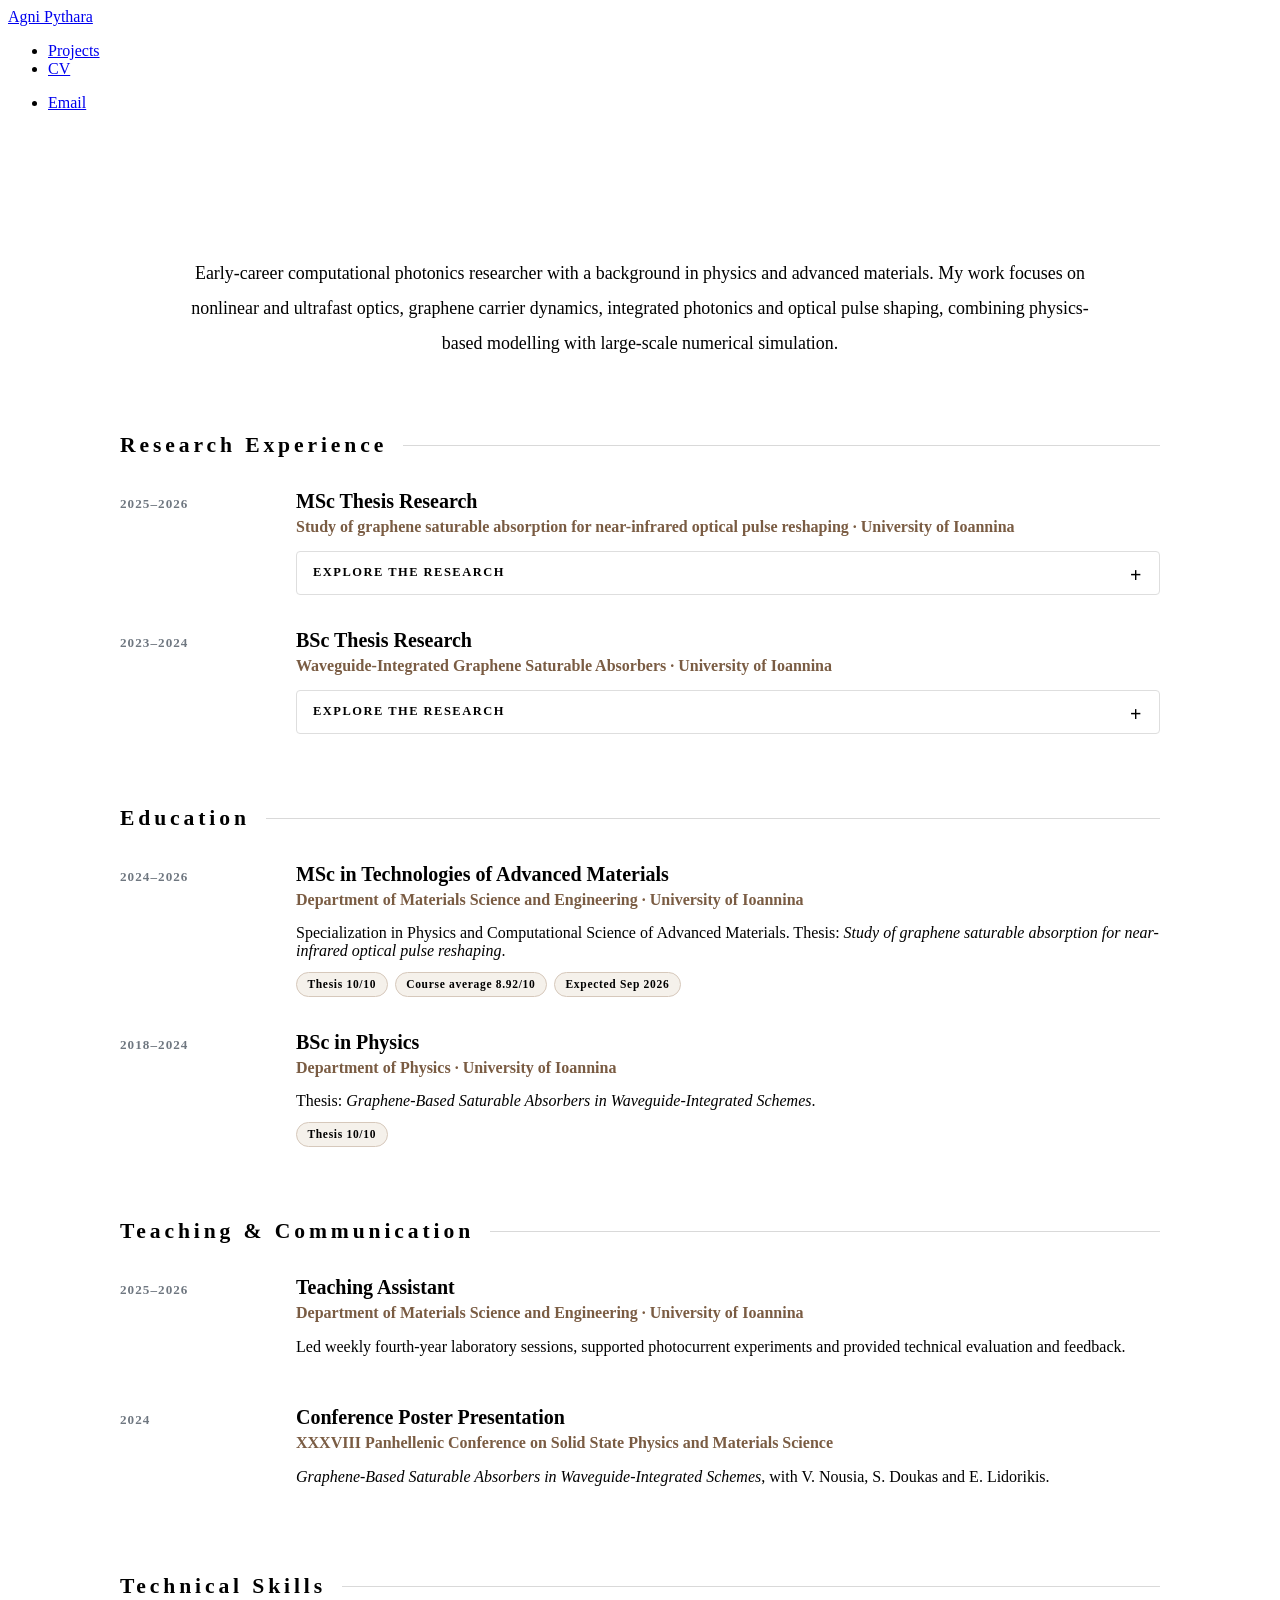
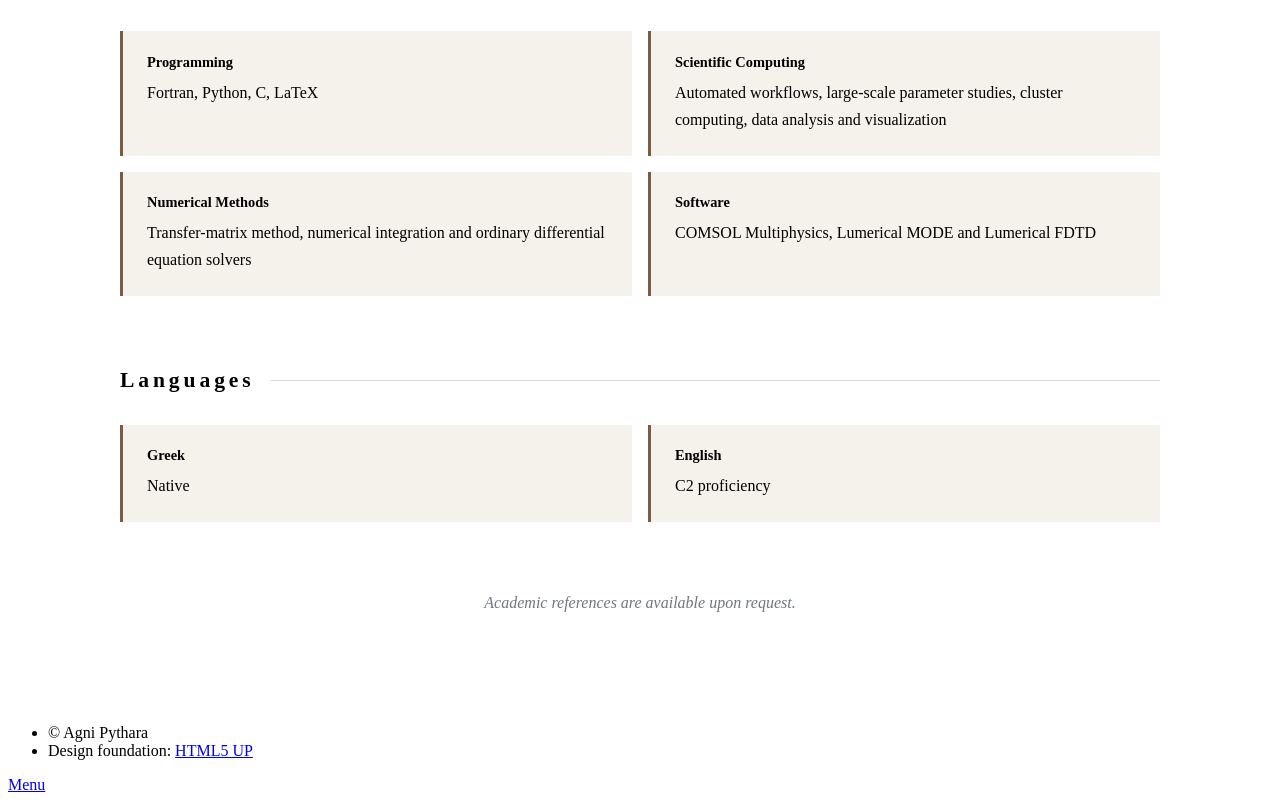
==== cv.html @ b77a901f "Add files via upload" ====
<!DOCTYPE HTML>
<!-- Massively by HTML5 UP | html5up.net | CCA 3.0 -->
<html lang="en">
	<head>
		<!-- <title>CV | Agni Pythara</title> -->
		<meta charset="utf-8" />
		<meta name="viewport" content="width=device-width, initial-scale=1, user-scalable=no" />
		<meta name="description" content="Curriculum vitae of Agni Pythara, computational photonics researcher." />
		<link rel="stylesheet" href="assets/css/main.css" />
		<noscript><link rel="stylesheet" href="assets/css/noscript.css" /></noscript>
		<style>
			:root { --cv-ink: #212931; --cv-muted: #6f7780; --cv-accent: #7a5c43; --cv-soft: #f5f1eb; }
			.cv-page { padding: 5rem 7rem !important; }
			.cv-hero { display: grid; grid-template-columns: 1fr auto; gap: 2rem; align-items: end; padding-bottom: 3rem; border-bottom: solid 2px var(--cv-ink); }
			.cv-hero h1 { margin: 0 0 .35rem; font-size: clamp(2.7rem, 7vw, 5.4rem); line-height: .95; letter-spacing: .03em; }
			.cv-kicker { margin: 0; color: var(--cv-accent); font-weight: 700; letter-spacing: .12em; text-transform: uppercase; }
			.cv-contact { margin: 0; text-align: right; list-style: none; }
			.cv-contact li { margin: .2rem 0; }
			.cv-contact a { border-bottom-color: transparent; }
			.cv-summary { max-width: 58rem; margin: 3rem auto 4rem; font-size: 1.12rem; line-height: 1.95; text-align: center; }
			.cv-section { margin: 4.5rem 0; }
			.cv-section-title { display: flex; align-items: center; gap: 1rem; margin-bottom: 2rem; font-size: 1.35rem; letter-spacing: .18em; }
			.cv-section-title:after { content: ""; height: 1px; flex: 1; background: #d9d9d9; }
			.cv-entry { display: grid; grid-template-columns: 9rem 1fr; gap: 2rem; margin: 0 0 2.1rem; }
			.cv-date { color: var(--cv-muted); font-size: .82rem; font-weight: 700; letter-spacing: .08em; text-transform: uppercase; padding-top: .4rem; }
			.cv-entry h3 { margin: 0; font-size: 1.25rem; }
			.cv-entry .place { margin: .35rem 0 .9rem; color: var(--cv-accent); font-weight: 600; }
			details.cv-details { border: solid 1px #dedede; border-radius: 4px; background: #fff; transition: background-color .2s ease, border-color .2s ease; }
			details.cv-details[open] { background: var(--cv-soft); border-color: #c9b8a8; }
			details.cv-details summary { position: relative; padding: .85rem 3rem .85rem 1rem; cursor: pointer; font-size: .78rem; font-weight: 700; letter-spacing: .12em; list-style: none; text-transform: uppercase; }
			details.cv-details summary::-webkit-details-marker { display: none; }
			details.cv-details summary:after { content: "+"; position: absolute; right: 1rem; font-size: 1.25rem; line-height: 1; }
			details.cv-details[open] summary:after { content: "−"; }
			details.cv-details ul { margin: 0; padding: 0 2rem 1.3rem 3rem; }
			details.cv-details li { margin-bottom: .55rem; }
			.cv-education-note { margin: .6rem 0 0; }
			.cv-highlight { display: inline-block; margin: .75rem .45rem 0 0; padding: .35rem .65rem; border: solid 1px #d6c8bb; border-radius: 999px; background: var(--cv-soft); font-size: .72rem; font-weight: 700; letter-spacing: .06em; }
			.cv-skills { display: grid; grid-template-columns: repeat(2, minmax(0, 1fr)); gap: 1rem; }
			.cv-skill { padding: 1.4rem 1.5rem; border-left: solid 3px var(--cv-accent); background: var(--cv-soft); }
			.cv-skill h3 { margin: 0 0 .5rem; font-size: .9rem; }
			.cv-skill p { margin: 0; line-height: 1.7; }
			.cv-note { text-align: center; color: var(--cv-muted); font-style: italic; }
			@media screen and (max-width: 980px) { .cv-page { padding: 4rem 3rem !important; } }
			@media screen and (max-width: 736px) {
				.cv-page { padding: 3rem 1.4rem !important; }
				.cv-hero { grid-template-columns: 1fr; }
				.cv-contact { padding-left: 0; text-align: left; }
				.cv-entry { grid-template-columns: 1fr; gap: .45rem; }
				.cv-skills { grid-template-columns: 1fr; }
			}
		</style>
	</head>
	<body class="is-preload">
		<div id="wrapper">
			<header id="header"><a href="index.html" class="logo">Agni Pythara</a></header>
			<nav id="nav" aria-label="Primary navigation">
				<ul class="links">
					<li><a href="index.html">Projects</a></li>
					<li class="active"><a href="cv.html" aria-current="page">CV</a></li>
				</ul>
				<ul class="icons">
					<li><a href="mailto:agnespythara@gmail.com" class="icon solid fa-envelope"><span class="label">Email</span></a></li>
				</ul>
			</nav>

			<main id="main" class="cv-page">
				<!-- <section class="cv-hero" aria-labelledby="cv-title">
					<div>
						<p class="cv-kicker">Curriculum Vitae</p>
						<h1 id="cv-title">Agni<br />Pythara</h1>
					</div>
					<ul class="cv-contact">
						<li>Ioannina, Greece</li>
						<li><a href="mailto:agnespythara@gmail.com">agnespythara@gmail.com</a></li>
						<li><a href="tel:+306975770187">+30 697 577 0187</a></li>
					</ul>
				</section> -->

				<p class="cv-summary">Early-career computational photonics researcher with a background in physics and advanced materials. My work focuses on nonlinear and ultrafast optics, graphene carrier dynamics, integrated photonics and optical pulse shaping, combining physics-based modelling with large-scale numerical simulation.</p>

				<section class="cv-section" aria-labelledby="research-title">
					<h2 class="cv-section-title" id="research-title">Research Experience</h2>
					<article class="cv-entry">
						<div class="cv-date">2025–2026</div>
						<div>
							<h3>MSc Thesis Research</h3>
							<p class="place">Study of graphene saturable absorption for near-infrared optical pulse reshaping · University of Ioannina</p>
							<details class="cv-details">
								<summary>Explore the research</summary>
								<ul>
									<li>Adapted a Fortran carrier-dynamics model from picosecond to femtosecond excitation, accounting for faster dynamics and broader pulse bandwidth.</li>
									<li>Coupled nonequilibrium carrier dynamics to the time-dependent optical response of multilayer photonic structures.</li>
									<li>Developed a Python workflow to automate, manage, post-process and visualize more than 30,000 simulations.</li>
									<li>Compared predictions with nonlinear-transmission measurements to assess model limitations and refine physical assumptions.</li>
									<li>Optimized asymmetric graphene-loaded Fabry–Pérot cavities, predicting absorption enhancement from 2.3% to nearly 100%.</li>
									<li>Numerically demonstrated passive all-optical pulse shaping from a single-peaked input into reflected profiles with two or three peaks.</li>
									<li>Implemented a transfer-matrix model for graphene third-harmonic generation and a COMSOL benchmark model.</li>
								</ul>
							</details>
						</div>
					</article>
					<article class="cv-entry">
						<div class="cv-date">2023–2024</div>
						<div>
							<h3>BSc Thesis Research</h3>
							<p class="place">Waveguide-Integrated Graphene Saturable Absorbers · University of Ioannina</p>
							<details class="cv-details">
								<summary>Explore the research</summary>
								<ul>
									<li>Adapted a free-space graphene model to integrated photonic waveguides using modal properties calculated with Lumerical MODE.</li>
									<li>Designed and optimized a CMOS-compatible graphene-loaded waveguide cavity.</li>
									<li>Performed Fortran-based multidimensional parameter studies of nonlinear absorption and critical-coupling behavior.</li>
								</ul>
							</details>
						</div>
					</article>
				</section>

				<section class="cv-section" aria-labelledby="education-title">
					<h2 class="cv-section-title" id="education-title">Education</h2>
					<article class="cv-entry">
						<div class="cv-date">2024–2026</div>
						<div>
							<h3>MSc in Technologies of Advanced Materials</h3>
							<p class="place">Department of Materials Science and Engineering · University of Ioannina</p>
							<p class="cv-education-note">Specialization in Physics and Computational Science of Advanced Materials. Thesis: <em>Study of graphene saturable absorption for near-infrared optical pulse reshaping</em>.</p>
							<span class="cv-highlight">Thesis 10/10</span><span class="cv-highlight">Course average 8.92/10</span><span class="cv-highlight">Expected Sep 2026</span>
						</div>
					</article>
					<article class="cv-entry">
						<div class="cv-date">2018–2024</div>
						<div>
							<h3>BSc in Physics</h3>
							<p class="place">Department of Physics · University of Ioannina</p>
							<p class="cv-education-note">Thesis: <em>Graphene-Based Saturable Absorbers in Waveguide-Integrated Schemes</em>.</p>
							<span class="cv-highlight">Thesis 10/10</span>
						</div>
					</article>
				</section>

				<section class="cv-section" aria-labelledby="teaching-title">
					<h2 class="cv-section-title" id="teaching-title">Teaching &amp; Communication</h2>
					<article class="cv-entry">
						<div class="cv-date">2025–2026</div>
						<div><h3>Teaching Assistant</h3><p class="place">Department of Materials Science and Engineering · University of Ioannina</p><p>Led weekly fourth-year laboratory sessions, supported photocurrent experiments and provided technical evaluation and feedback.</p></div>
					</article>
					<article class="cv-entry">
						<div class="cv-date">2024</div>
						<div><h3>Conference Poster Presentation</h3><p class="place">XXXVIII Panhellenic Conference on Solid State Physics and Materials Science</p><p><em>Graphene-Based Saturable Absorbers in Waveguide-Integrated Schemes</em>, with V. Nousia, S. Doukas and E. Lidorikis.</p></div>
					</article>
				</section>

				<section class="cv-section" aria-labelledby="skills-title">
					<h2 class="cv-section-title" id="skills-title">Technical Skills</h2>
					<div class="cv-skills">
						<div class="cv-skill"><h3>Programming</h3><p>Fortran, Python, C, LaTeX</p></div>
						<div class="cv-skill"><h3>Scientific Computing</h3><p>Automated workflows, large-scale parameter studies, cluster computing, data analysis and visualization</p></div>
						<div class="cv-skill"><h3>Numerical Methods</h3><p>Transfer-matrix method, numerical integration and ordinary differential equation solvers</p></div>
						<div class="cv-skill"><h3>Software</h3><p>COMSOL Multiphysics, Lumerical MODE and Lumerical FDTD</p></div>
					</div>
				</section>

				<section class="cv-section" aria-labelledby="languages-title">
					<h2 class="cv-section-title" id="languages-title">Languages</h2>
					<div class="cv-skills">
						<div class="cv-skill"><h3>Greek</h3><p>Native</p></div>
						<div class="cv-skill"><h3>English</h3><p>C2 proficiency</p></div>
					</div>
				</section>

				<p class="cv-note">Academic references are available upon request.</p>
			</main>

			<div id="copyright"><ul><li>&copy; Agni Pythara</li><li>Design foundation: <a href="https://html5up.net">HTML5 UP</a></li></ul></div>
		</div>
		<script src="assets/js/jquery.min.js"></script>
		<script src="assets/js/jquery.scrollex.min.js"></script>
		<script src="assets/js/jquery.scrolly.min.js"></script>
		<script src="assets/js/browser.min.js"></script>
		<script src="assets/js/breakpoints.min.js"></script>
		<script src="assets/js/util.js"></script>
		<script src="assets/js/main.js"></script>
	</body>
</html>
---- assets/css/main.css ----
@import url(fontawesome-all.min.css);
@import url("https://fonts.googleapis.com/css?family=Merriweather:300,700,300italic,700italic|Source+Sans+Pro:900");

/*
	Massively by HTML5 UP
	html5up.net | @ajlkn
	Free for personal and commercial use under the CCA 3.0 license (html5up.net/license)
*/

html, body, div, span, applet, object,
iframe, h1, h2, h3, h4, h5, h6, p, blockquote,
pre, a, abbr, acronym, address, big, cite,
code, del, dfn, em, img, ins, kbd, q, s, samp,
small, strike, strong, sub, sup, tt, var, b,
u, i, center, dl, dt, dd, ol, ul, li, fieldset,
form, label, legend, table, caption, tbody,
tfoot, thead, tr, th, td, article, aside,
canvas, details, embed, figure, figcaption,
footer, header, hgroup, menu, nav, output, ruby,
section, summary, time, mark, audio, video {
	margin: 0;
	padding: 0;
	border: 0;
	font-size: 100%;
	font: inherit;
	vertical-align: baseline;}

article, aside, details, figcaption, figure,
footer, header, hgroup, menu, nav, section {
	display: block;}

body {
	line-height: 1;
}

ol, ul {
	list-style: none;
}

blockquote, q {
	quotes: none;
}

	blockquote:before, blockquote:after, q:before, q:after {
		content: '';
		content: none;
	}

table {
	border-collapse: collapse;
	border-spacing: 0;
}

body {
	-webkit-text-size-adjust: none;
}

mark {
	background-color: transparent;
	color: inherit;
}

input::-moz-focus-inner {
	border: 0;
	padding: 0;
}

input, select, textarea {
	-moz-appearance: none;
	-webkit-appearance: none;
	-ms-appearance: none;
	appearance: none;
}

/* Basic */

	@-ms-viewport {
		width: device-width;
	}

	body {
		-ms-overflow-style: scrollbar;
	}

	@media screen and (max-width: 480px) {

		html, body {
			min-width: 320px;
		}

	}

	html {
		box-sizing: border-box;
	}

	*, *:before, *:after {
		box-sizing: inherit;
	}

	body {
		background-color: #1e252d;
	}

		body.is-preload *, body.is-preload *:before, body.is-preload *:after {
			-moz-animation: none !important;
			-webkit-animation: none !important;
			-ms-animation: none !important;
			animation: none !important;
			-moz-transition: none !important;
			-webkit-transition: none !important;
			-ms-transition: none !important;
			transition: none !important;
		}

/* Type */

	html {
		font-size: 16pt;
	}

		@media screen and (max-width: 1680px) {

			html {
				font-size: 12pt;
			}

		}

		@media screen and (max-width: 1280px) {

			html {
				font-size: 11pt;
			}

		}

		@media screen and (max-width: 360px) {

			html {
				font-size: 10pt;
			}

		}

	body {
		color: #212931;
	}

	body, input, select, textarea {
		font-family: "Merriweather", Georgia, serif;
		font-weight: 300;
		font-size: 1rem;
		line-height: 2.375;
	}

	a {
		-moz-transition: color 0.2s ease-in-out, background-color 0.2s ease-in-out, border-color 0.2s ease-in-out, box-shadow 0.2s ease-in-out;
		-webkit-transition: color 0.2s ease-in-out, background-color 0.2s ease-in-out, border-color 0.2s ease-in-out, box-shadow 0.2s ease-in-out;
		-ms-transition: color 0.2s ease-in-out, background-color 0.2s ease-in-out, border-color 0.2s ease-in-out, box-shadow 0.2s ease-in-out;
		transition: color 0.2s ease-in-out, background-color 0.2s ease-in-out, border-color 0.2s ease-in-out, box-shadow 0.2s ease-in-out;
		border-bottom: dotted 1px;
		text-decoration: none;
	}

		a:hover {
			border-bottom-color: transparent;
		}

	strong, b {
		font-weight: 600;
	}

	em, i {
		font-style: italic;
	}

	p {
		text-align: justify;
		margin: 0 0 2rem 0;
	}

	h1, h2, h3, h4, h5, h6 {
		font-family: "Source Sans Pro", Helvetica, sans-serif;
		font-weight: 900;
		line-height: 1.5;
		letter-spacing: 0.075em;
		text-transform: uppercase;
		margin: 0 0 1rem 0;
	}

		h1 a, h2 a, h3 a, h4 a, h5 a, h6 a {
			border-bottom: 0;
			color: inherit;
			text-decoration: none;
		}

	h1 {
		font-size: 4rem;
		line-height: 1.1;
		margin: 0 0 2rem 0;
	}

	h2 {
		font-size: 1.75rem;
		line-height: 1.3;
		margin: 0 0 1.5rem 0;
	}

	h3 {
		font-size: 1.25rem;
		margin: 0 0 1.5rem 0;
	}

	h4 {
		font-size: 1rem;
	}

	h5 {
		font-size: 0.9rem;
	}

	h6 {
		font-size: 0.8rem;
	}

	sub {
		font-size: 0.8rem;
		position: relative;
		top: 0.5rem;
	}

	sup {
		font-size: 0.8rem;
		position: relative;
		top: -0.5rem;
	}

	blockquote {
		border-left: solid 4px;
		font-style: italic;
		margin: 0 0 2rem 0;
		padding: 0.5rem 0 0.5rem 2rem;
	}

	code {
		border: solid 2px;
		font-family: "Courier New", monospace;
		font-size: 0.9rem;
		margin: 0 0.25rem;
		padding: 0.25rem 0.65rem;
	}

	pre {
		-webkit-overflow-scrolling: touch;
		font-family: "Courier New", monospace;
		font-size: 0.9rem;
		margin: 0 0 2rem 0;
	}

		pre code {
			display: block;
			line-height: 1.75;
			padding: 1rem 1.5rem;
			overflow-x: auto;
		}

	hr {
		border: 0;
		border-bottom: solid 2px;
		margin: 3rem 0;
	}

		hr.major {
			margin: 5rem 0;
		}

	.align-left {
		text-align: left;
	}

	.align-center {
		text-align: center;
	}

	.align-right {
		text-align: right;
	}

	input, select, textarea {
		color: #212931;
	}

	a {
		color: #212931;
		border-bottom-color: rgba(33, 41, 49, 0.5);
	}

		a:hover {
			border-bottom-color: transparent;
			color: #18bfef !important;
		}

	strong, b {
		color: #212931;
	}

	h1, h2, h3, h4, h5, h6 {
		color: #212931;
	}

	blockquote {
		border-left-color: #eeeeee;
	}

	code {
		background: rgba(220, 220, 220, 0.25);
		border-color: #eeeeee;
	}

	hr {
		border-bottom-color: #eeeeee;
	}

/* Row */

	.row {
		display: flex;
		flex-wrap: wrap;
		box-sizing: border-box;
		align-items: stretch;
	}

		.row > * {
			box-sizing: border-box;
		}

		.row.gtr-uniform > * > :last-child {
			margin-bottom: 0;
		}

		.row.aln-left {
			justify-content: flex-start;
		}

		.row.aln-center {
			justify-content: center;
		}

		.row.aln-right {
			justify-content: flex-end;
		}

		.row.aln-top {
			align-items: flex-start;
		}

		.row.aln-middle {
			align-items: center;
		}

		.row.aln-bottom {
			align-items: flex-end;
		}

		.row > .imp {
			order: -1;
		}

		.row > .col-1 {
			width: 8.33333%;
		}

		.row > .off-1 {
			margin-left: 8.33333%;
		}

		.row > .col-2 {
			width: 16.66667%;
		}

		.row > .off-2 {
			margin-left: 16.66667%;
		}

		.row > .col-3 {
			width: 25%;
		}

		.row > .off-3 {
			margin-left: 25%;
		}

		.row > .col-4 {
			width: 33.33333%;
		}

		.row > .off-4 {
			margin-left: 33.33333%;
		}

		.row > .col-5 {
			width: 41.66667%;
		}

		.row > .off-5 {
			margin-left: 41.66667%;
		}

		.row > .col-6 {
			width: 50%;
		}

		.row > .off-6 {
			margin-left: 50%;
		}

		.row > .col-7 {
			width: 58.33333%;
		}

		.row > .off-7 {
			margin-left: 58.33333%;
		}

		.row > .col-8 {
			width: 66.66667%;
		}

		.row > .off-8 {
			margin-left: 66.66667%;
		}

		.row > .col-9 {
			width: 75%;
		}

		.row > .off-9 {
			margin-left: 75%;
		}

		.row > .col-10 {
			width: 83.33333%;
		}

		.row > .off-10 {
			margin-left: 83.33333%;
		}

		.row > .col-11 {
			width: 91.66667%;
		}

		.row > .off-11 {
			margin-left: 91.66667%;
		}

		.row > .col-12 {
			width: 100%;
		}

		.row > .off-12 {
			margin-left: 100%;
		}

		.row.gtr-0 {
			margin-top: 0;
			margin-left: 0rem;
		}

			.row.gtr-0 > * {
				padding: 0 0 0 0rem;
			}

			.row.gtr-0.gtr-uniform {
				margin-top: 0rem;
			}

				.row.gtr-0.gtr-uniform > * {
					padding-top: 0rem;
				}

		.row.gtr-25 {
			margin-top: 0;
			margin-left: -0.375rem;
		}

			.row.gtr-25 > * {
				padding: 0 0 0 0.375rem;
			}

			.row.gtr-25.gtr-uniform {
				margin-top: -0.375rem;
			}

				.row.gtr-25.gtr-uniform > * {
					padding-top: 0.375rem;
				}

		.row.gtr-50 {
			margin-top: 0;
			margin-left: -0.75rem;
		}

			.row.gtr-50 > * {
				padding: 0 0 0 0.75rem;
			}

			.row.gtr-50.gtr-uniform {
				margin-top: -0.75rem;
			}

				.row.gtr-50.gtr-uniform > * {
					padding-top: 0.75rem;
				}

		.row {
			margin-top: 0;
			margin-left: -1.5rem;
		}

			.row > * {
				padding: 0 0 0 1.5rem;
			}

			.row.gtr-uniform {
				margin-top: -1.5rem;
			}

				.row.gtr-uniform > * {
					padding-top: 1.5rem;
				}

		.row.gtr-150 {
			margin-top: 0;
			margin-left: -2.25rem;
		}

			.row.gtr-150 > * {
				padding: 0 0 0 2.25rem;
			}

			.row.gtr-150.gtr-uniform {
				margin-top: -2.25rem;
			}

				.row.gtr-150.gtr-uniform > * {
					padding-top: 2.25rem;
				}

		.row.gtr-200 {
			margin-top: 0;
			margin-left: -3rem;
		}

			.row.gtr-200 > * {
				padding: 0 0 0 3rem;
			}

			.row.gtr-200.gtr-uniform {
				margin-top: -3rem;
			}

				.row.gtr-200.gtr-uniform > * {
					padding-top: 3rem;
				}

		@media screen and (max-width: 1680px) {

			.row {
				display: flex;
				flex-wrap: wrap;
				box-sizing: border-box;
				align-items: stretch;
			}

				.row > * {
					box-sizing: border-box;
				}

				.row.gtr-uniform > * > :last-child {
					margin-bottom: 0;
				}

				.row.aln-left {
					justify-content: flex-start;
				}

				.row.aln-center {
					justify-content: center;
				}

				.row.aln-right {
					justify-content: flex-end;
				}

				.row.aln-top {
					align-items: flex-start;
				}

				.row.aln-middle {
					align-items: center;
				}

				.row.aln-bottom {
					align-items: flex-end;
				}

				.row > .imp-xlarge {
					order: -1;
				}

				.row > .col-1-xlarge {
					width: 8.33333%;
				}

				.row > .off-1-xlarge {
					margin-left: 8.33333%;
				}

				.row > .col-2-xlarge {
					width: 16.66667%;
				}

				.row > .off-2-xlarge {
					margin-left: 16.66667%;
				}

				.row > .col-3-xlarge {
					width: 25%;
				}

				.row > .off-3-xlarge {
					margin-left: 25%;
				}

				.row > .col-4-xlarge {
					width: 33.33333%;
				}

				.row > .off-4-xlarge {
					margin-left: 33.33333%;
				}

				.row > .col-5-xlarge {
					width: 41.66667%;
				}

				.row > .off-5-xlarge {
					margin-left: 41.66667%;
				}

				.row > .col-6-xlarge {
					width: 50%;
				}

				.row > .off-6-xlarge {
					margin-left: 50%;
				}

				.row > .col-7-xlarge {
					width: 58.33333%;
				}

				.row > .off-7-xlarge {
					margin-left: 58.33333%;
				}

				.row > .col-8-xlarge {
					width: 66.66667%;
				}

				.row > .off-8-xlarge {
					margin-left: 66.66667%;
				}

				.row > .col-9-xlarge {
					width: 75%;
				}

				.row > .off-9-xlarge {
					margin-left: 75%;
				}

				.row > .col-10-xlarge {
					width: 83.33333%;
				}

				.row > .off-10-xlarge {
					margin-left: 83.33333%;
				}

				.row > .col-11-xlarge {
					width: 91.66667%;
				}

				.row > .off-11-xlarge {
					margin-left: 91.66667%;
				}

				.row > .col-12-xlarge {
					width: 100%;
				}

				.row > .off-12-xlarge {
					margin-left: 100%;
				}

				.row.gtr-0 {
					margin-top: 0;
					margin-left: 0rem;
				}

					.row.gtr-0 > * {
						padding: 0 0 0 0rem;
					}

					.row.gtr-0.gtr-uniform {
						margin-top: 0rem;
					}

						.row.gtr-0.gtr-uniform > * {
							padding-top: 0rem;
						}

				.row.gtr-25 {
					margin-top: 0;
					margin-left: -0.375rem;
				}

					.row.gtr-25 > * {
						padding: 0 0 0 0.375rem;
					}

					.row.gtr-25.gtr-uniform {
						margin-top: -0.375rem;
					}

						.row.gtr-25.gtr-uniform > * {
							padding-top: 0.375rem;
						}

				.row.gtr-50 {
					margin-top: 0;
					margin-left: -0.75rem;
				}

					.row.gtr-50 > * {
						padding: 0 0 0 0.75rem;
					}

					.row.gtr-50.gtr-uniform {
						margin-top: -0.75rem;
					}

						.row.gtr-50.gtr-uniform > * {
							padding-top: 0.75rem;
						}

				.row {
					margin-top: 0;
					margin-left: -1.5rem;
				}

					.row > * {
						padding: 0 0 0 1.5rem;
					}

					.row.gtr-uniform {
						margin-top: -1.5rem;
					}

						.row.gtr-uniform > * {
							padding-top: 1.5rem;
						}

				.row.gtr-150 {
					margin-top: 0;
					margin-left: -2.25rem;
				}

					.row.gtr-150 > * {
						padding: 0 0 0 2.25rem;
					}

					.row.gtr-150.gtr-uniform {
						margin-top: -2.25rem;
					}

						.row.gtr-150.gtr-uniform > * {
							padding-top: 2.25rem;
						}

				.row.gtr-200 {
					margin-top: 0;
					margin-left: -3rem;
				}

					.row.gtr-200 > * {
						padding: 0 0 0 3rem;
					}

					.row.gtr-200.gtr-uniform {
						margin-top: -3rem;
					}

						.row.gtr-200.gtr-uniform > * {
							padding-top: 3rem;
						}

		}

		@media screen and (max-width: 1280px) {

			.row {
				display: flex;
				flex-wrap: wrap;
				box-sizing: border-box;
				align-items: stretch;
			}

				.row > * {
					box-sizing: border-box;
				}

				.row.gtr-uniform > * > :last-child {
					margin-bottom: 0;
				}

				.row.aln-left {
					justify-content: flex-start;
				}

				.row.aln-center {
					justify-content: center;
				}

				.row.aln-right {
					justify-content: flex-end;
				}

				.row.aln-top {
					align-items: flex-start;
				}

				.row.aln-middle {
					align-items: center;
				}

				.row.aln-bottom {
					align-items: flex-end;
				}

				.row > .imp-large {
					order: -1;
				}

				.row > .col-1-large {
					width: 8.33333%;
				}

				.row > .off-1-large {
					margin-left: 8.33333%;
				}

				.row > .col-2-large {
					width: 16.66667%;
				}

				.row > .off-2-large {
					margin-left: 16.66667%;
				}

				.row > .col-3-large {
					width: 25%;
				}

				.row > .off-3-large {
					margin-left: 25%;
				}

				.row > .col-4-large {
					width: 33.33333%;
				}

				.row > .off-4-large {
					margin-left: 33.33333%;
				}

				.row > .col-5-large {
					width: 41.66667%;
				}

				.row > .off-5-large {
					margin-left: 41.66667%;
				}

				.row > .col-6-large {
					width: 50%;
				}

				.row > .off-6-large {
					margin-left: 50%;
				}

				.row > .col-7-large {
					width: 58.33333%;
				}

				.row > .off-7-large {
					margin-left: 58.33333%;
				}

				.row > .col-8-large {
					width: 66.66667%;
				}

				.row > .off-8-large {
					margin-left: 66.66667%;
				}

				.row > .col-9-large {
					width: 75%;
				}

				.row > .off-9-large {
					margin-left: 75%;
				}

				.row > .col-10-large {
					width: 83.33333%;
				}

				.row > .off-10-large {
					margin-left: 83.33333%;
				}

				.row > .col-11-large {
					width: 91.66667%;
				}

				.row > .off-11-large {
					margin-left: 91.66667%;
				}

				.row > .col-12-large {
					width: 100%;
				}

				.row > .off-12-large {
					margin-left: 100%;
				}

				.row.gtr-0 {
					margin-top: 0;
					margin-left: 0rem;
				}

					.row.gtr-0 > * {
						padding: 0 0 0 0rem;
					}

					.row.gtr-0.gtr-uniform {
						margin-top: 0rem;
					}

						.row.gtr-0.gtr-uniform > * {
							padding-top: 0rem;
						}

				.row.gtr-25 {
					margin-top: 0;
					margin-left: -0.375rem;
				}

					.row.gtr-25 > * {
						padding: 0 0 0 0.375rem;
					}

					.row.gtr-25.gtr-uniform {
						margin-top: -0.375rem;
					}

						.row.gtr-25.gtr-uniform > * {
							padding-top: 0.375rem;
						}

				.row.gtr-50 {
					margin-top: 0;
					margin-left: -0.75rem;
				}

					.row.gtr-50 > * {
						padding: 0 0 0 0.75rem;
					}

					.row.gtr-50.gtr-uniform {
						margin-top: -0.75rem;
					}

						.row.gtr-50.gtr-uniform > * {
							padding-top: 0.75rem;
						}

				.row {
					margin-top: 0;
					margin-left: -1.5rem;
				}

					.row > * {
						padding: 0 0 0 1.5rem;
					}

					.row.gtr-uniform {
						margin-top: -1.5rem;
					}

						.row.gtr-uniform > * {
							padding-top: 1.5rem;
						}

				.row.gtr-150 {
					margin-top: 0;
					margin-left: -2.25rem;
				}

					.row.gtr-150 > * {
						padding: 0 0 0 2.25rem;
					}

					.row.gtr-150.gtr-uniform {
						margin-top: -2.25rem;
					}

						.row.gtr-150.gtr-uniform > * {
							padding-top: 2.25rem;
						}

				.row.gtr-200 {
					margin-top: 0;
					margin-left: -3rem;
				}

					.row.gtr-200 > * {
						padding: 0 0 0 3rem;
					}

					.row.gtr-200.gtr-uniform {
						margin-top: -3rem;
					}

						.row.gtr-200.gtr-uniform > * {
							padding-top: 3rem;
						}

		}

		@media screen and (max-width: 980px) {

			.row {
				display: flex;
				flex-wrap: wrap;
				box-sizing: border-box;
				align-items: stretch;
			}

				.row > * {
					box-sizing: border-box;
				}

				.row.gtr-uniform > * > :last-child {
					margin-bottom: 0;
				}

				.row.aln-left {
					justify-content: flex-start;
				}

				.row.aln-center {
					justify-content: center;
				}

				.row.aln-right {
					justify-content: flex-end;
				}

				.row.aln-top {
					align-items: flex-start;
				}

				.row.aln-middle {
					align-items: center;
				}

				.row.aln-bottom {
					align-items: flex-end;
				}

				.row > .imp-medium {
					order: -1;
				}

				.row > .col-1-medium {
					width: 8.33333%;
				}

				.row > .off-1-medium {
					margin-left: 8.33333%;
				}

				.row > .col-2-medium {
					width: 16.66667%;
				}

				.row > .off-2-medium {
					margin-left: 16.66667%;
				}

				.row > .col-3-medium {
					width: 25%;
				}

				.row > .off-3-medium {
					margin-left: 25%;
				}

				.row > .col-4-medium {
					width: 33.33333%;
				}

				.row > .off-4-medium {
					margin-left: 33.33333%;
				}

				.row > .col-5-medium {
					width: 41.66667%;
				}

				.row > .off-5-medium {
					margin-left: 41.66667%;
				}

				.row > .col-6-medium {
					width: 50%;
				}

				.row > .off-6-medium {
					margin-left: 50%;
				}

				.row > .col-7-medium {
					width: 58.33333%;
				}

				.row > .off-7-medium {
					margin-left: 58.33333%;
				}

				.row > .col-8-medium {
					width: 66.66667%;
				}

				.row > .off-8-medium {
					margin-left: 66.66667%;
				}

				.row > .col-9-medium {
					width: 75%;
				}

				.row > .off-9-medium {
					margin-left: 75%;
				}

				.row > .col-10-medium {
					width: 83.33333%;
				}

				.row > .off-10-medium {
					margin-left: 83.33333%;
				}

				.row > .col-11-medium {
					width: 91.66667%;
				}

				.row > .off-11-medium {
					margin-left: 91.66667%;
				}

				.row > .col-12-medium {
					width: 100%;
				}

				.row > .off-12-medium {
					margin-left: 100%;
				}

				.row.gtr-0 {
					margin-top: 0;
					margin-left: 0rem;
				}

					.row.gtr-0 > * {
						padding: 0 0 0 0rem;
					}

					.row.gtr-0.gtr-uniform {
						margin-top: 0rem;
					}

						.row.gtr-0.gtr-uniform > * {
							padding-top: 0rem;
						}

				.row.gtr-25 {
					margin-top: 0;
					margin-left: -0.375rem;
				}

					.row.gtr-25 > * {
						padding: 0 0 0 0.375rem;
					}

					.row.gtr-25.gtr-uniform {
						margin-top: -0.375rem;
					}

						.row.gtr-25.gtr-uniform > * {
							padding-top: 0.375rem;
						}

				.row.gtr-50 {
					margin-top: 0;
					margin-left: -0.75rem;
				}

					.row.gtr-50 > * {
						padding: 0 0 0 0.75rem;
					}

					.row.gtr-50.gtr-uniform {
						margin-top: -0.75rem;
					}

						.row.gtr-50.gtr-uniform > * {
							padding-top: 0.75rem;
						}

				.row {
					margin-top: 0;
					margin-left: -1.5rem;
				}

					.row > * {
						padding: 0 0 0 1.5rem;
					}

					.row.gtr-uniform {
						margin-top: -1.5rem;
					}

						.row.gtr-uniform > * {
							padding-top: 1.5rem;
						}

				.row.gtr-150 {
					margin-top: 0;
					margin-left: -2.25rem;
				}

					.row.gtr-150 > * {
						padding: 0 0 0 2.25rem;
					}

					.row.gtr-150.gtr-uniform {
						margin-top: -2.25rem;
					}

						.row.gtr-150.gtr-uniform > * {
							padding-top: 2.25rem;
						}

				.row.gtr-200 {
					margin-top: 0;
					margin-left: -3rem;
				}

					.row.gtr-200 > * {
						padding: 0 0 0 3rem;
					}

					.row.gtr-200.gtr-uniform {
						margin-top: -3rem;
					}

						.row.gtr-200.gtr-uniform > * {
							padding-top: 3rem;
						}

		}

		@media screen and (max-width: 736px) {

			.row {
				display: flex;
				flex-wrap: wrap;
				box-sizing: border-box;
				align-items: stretch;
			}

				.row > * {
					box-sizing: border-box;
				}

				.row.gtr-uniform > * > :last-child {
					margin-bottom: 0;
				}

				.row.aln-left {
					justify-content: flex-start;
				}

				.row.aln-center {
					justify-content: center;
				}

				.row.aln-right {
					justify-content: flex-end;
				}

				.row.aln-top {
					align-items: flex-start;
				}

				.row.aln-middle {
					align-items: center;
				}

				.row.aln-bottom {
					align-items: flex-end;
				}

				.row > .imp-small {
					order: -1;
				}

				.row > .col-1-small {
					width: 8.33333%;
				}

				.row > .off-1-small {
					margin-left: 8.33333%;
				}

				.row > .col-2-small {
					width: 16.66667%;
				}

				.row > .off-2-small {
					margin-left: 16.66667%;
				}

				.row > .col-3-small {
					width: 25%;
				}

				.row > .off-3-small {
					margin-left: 25%;
				}

				.row > .col-4-small {
					width: 33.33333%;
				}

				.row > .off-4-small {
					margin-left: 33.33333%;
				}

				.row > .col-5-small {
					width: 41.66667%;
				}

				.row > .off-5-small {
					margin-left: 41.66667%;
				}

				.row > .col-6-small {
					width: 50%;
				}

				.row > .off-6-small {
					margin-left: 50%;
				}

				.row > .col-7-small {
					width: 58.33333%;
				}

				.row > .off-7-small {
					margin-left: 58.33333%;
				}

				.row > .col-8-small {
					width: 66.66667%;
				}

				.row > .off-8-small {
					margin-left: 66.66667%;
				}

				.row > .col-9-small {
					width: 75%;
				}

				.row > .off-9-small {
					margin-left: 75%;
				}

				.row > .col-10-small {
					width: 83.33333%;
				}

				.row > .off-10-small {
					margin-left: 83.33333%;
				}

				.row > .col-11-small {
					width: 91.66667%;
				}

				.row > .off-11-small {
					margin-left: 91.66667%;
				}

				.row > .col-12-small {
					width: 100%;
				}

				.row > .off-12-small {
					margin-left: 100%;
				}

				.row.gtr-0 {
					margin-top: 0;
					margin-left: 0rem;
				}

					.row.gtr-0 > * {
						padding: 0 0 0 0rem;
					}

					.row.gtr-0.gtr-uniform {
						margin-top: 0rem;
					}

						.row.gtr-0.gtr-uniform > * {
							padding-top: 0rem;
						}

				.row.gtr-25 {
					margin-top: 0;
					margin-left: -0.375rem;
				}

					.row.gtr-25 > * {
						padding: 0 0 0 0.375rem;
					}

					.row.gtr-25.gtr-uniform {
						margin-top: -0.375rem;
					}

						.row.gtr-25.gtr-uniform > * {
							padding-top: 0.375rem;
						}

				.row.gtr-50 {
					margin-top: 0;
					margin-left: -0.75rem;
				}

					.row.gtr-50 > * {
						padding: 0 0 0 0.75rem;
					}

					.row.gtr-50.gtr-uniform {
						margin-top: -0.75rem;
					}

						.row.gtr-50.gtr-uniform > * {
							padding-top: 0.75rem;
						}

				.row {
					margin-top: 0;
					margin-left: -1.5rem;
				}

					.row > * {
						padding: 0 0 0 1.5rem;
					}

					.row.gtr-uniform {
						margin-top: -1.5rem;
					}

						.row.gtr-uniform > * {
							padding-top: 1.5rem;
						}

				.row.gtr-150 {
					margin-top: 0;
					margin-left: -2.25rem;
				}

					.row.gtr-150 > * {
						padding: 0 0 0 2.25rem;
					}

					.row.gtr-150.gtr-uniform {
						margin-top: -2.25rem;
					}

						.row.gtr-150.gtr-uniform > * {
							padding-top: 2.25rem;
						}

				.row.gtr-200 {
					margin-top: 0;
					margin-left: -3rem;
				}

					.row.gtr-200 > * {
						padding: 0 0 0 3rem;
					}

					.row.gtr-200.gtr-uniform {
						margin-top: -3rem;
					}

						.row.gtr-200.gtr-uniform > * {
							padding-top: 3rem;
						}

		}

		@media screen and (max-width: 480px) {

			.row {
				display: flex;
				flex-wrap: wrap;
				box-sizing: border-box;
				align-items: stretch;
			}

				.row > * {
					box-sizing: border-box;
				}

				.row.gtr-uniform > * > :last-child {
					margin-bottom: 0;
				}

				.row.aln-left {
					justify-content: flex-start;
				}

				.row.aln-center {
					justify-content: center;
				}

				.row.aln-right {
					justify-content: flex-end;
				}

				.row.aln-top {
					align-items: flex-start;
				}

				.row.aln-middle {
					align-items: center;
				}

				.row.aln-bottom {
					align-items: flex-end;
				}

				.row > .imp-xsmall {
					order: -1;
				}

				.row > .col-1-xsmall {
					width: 8.33333%;
				}

				.row > .off-1-xsmall {
					margin-left: 8.33333%;
				}

				.row > .col-2-xsmall {
					width: 16.66667%;
				}

				.row > .off-2-xsmall {
					margin-left: 16.66667%;
				}

				.row > .col-3-xsmall {
					width: 25%;
				}

				.row > .off-3-xsmall {
					margin-left: 25%;
				}

				.row > .col-4-xsmall {
					width: 33.33333%;
				}

				.row > .off-4-xsmall {
					margin-left: 33.33333%;
				}

				.row > .col-5-xsmall {
					width: 41.66667%;
				}

				.row > .off-5-xsmall {
					margin-left: 41.66667%;
				}

				.row > .col-6-xsmall {
					width: 50%;
				}

				.row > .off-6-xsmall {
					margin-left: 50%;
				}

				.row > .col-7-xsmall {
					width: 58.33333%;
				}

				.row > .off-7-xsmall {
					margin-left: 58.33333%;
				}

				.row > .col-8-xsmall {
					width: 66.66667%;
				}

				.row > .off-8-xsmall {
					margin-left: 66.66667%;
				}

				.row > .col-9-xsmall {
					width: 75%;
				}

				.row > .off-9-xsmall {
					margin-left: 75%;
				}

				.row > .col-10-xsmall {
					width: 83.33333%;
				}

				.row > .off-10-xsmall {
					margin-left: 83.33333%;
				}

				.row > .col-11-xsmall {
					width: 91.66667%;
				}

				.row > .off-11-xsmall {
					margin-left: 91.66667%;
				}

				.row > .col-12-xsmall {
					width: 100%;
				}

				.row > .off-12-xsmall {
					margin-left: 100%;
				}

				.row.gtr-0 {
					margin-top: 0;
					margin-left: 0rem;
				}

					.row.gtr-0 > * {
						padding: 0 0 0 0rem;
					}

					.row.gtr-0.gtr-uniform {
						margin-top: 0rem;
					}

						.row.gtr-0.gtr-uniform > * {
							padding-top: 0rem;
						}

				.row.gtr-25 {
					margin-top: 0;
					margin-left: -0.375rem;
				}

					.row.gtr-25 > * {
						padding: 0 0 0 0.375rem;
					}

					.row.gtr-25.gtr-uniform {
						margin-top: -0.375rem;
					}

						.row.gtr-25.gtr-uniform > * {
							padding-top: 0.375rem;
						}

				.row.gtr-50 {
					margin-top: 0;
					margin-left: -0.75rem;
				}

					.row.gtr-50 > * {
						padding: 0 0 0 0.75rem;
					}

					.row.gtr-50.gtr-uniform {
						margin-top: -0.75rem;
					}

						.row.gtr-50.gtr-uniform > * {
							padding-top: 0.75rem;
						}

				.row {
					margin-top: 0;
					margin-left: -1.5rem;
				}

					.row > * {
						padding: 0 0 0 1.5rem;
					}

					.row.gtr-uniform {
						margin-top: -1.5rem;
					}

						.row.gtr-uniform > * {
							padding-top: 1.5rem;
						}

				.row.gtr-150 {
					margin-top: 0;
					margin-left: -2.25rem;
				}

					.row.gtr-150 > * {
						padding: 0 0 0 2.25rem;
					}

					.row.gtr-150.gtr-uniform {
						margin-top: -2.25rem;
					}

						.row.gtr-150.gtr-uniform > * {
							padding-top: 2.25rem;
						}

				.row.gtr-200 {
					margin-top: 0;
					margin-left: -3rem;
				}

					.row.gtr-200 > * {
						padding: 0 0 0 3rem;
					}

					.row.gtr-200.gtr-uniform {
						margin-top: -3rem;
					}

						.row.gtr-200.gtr-uniform > * {
							padding-top: 3rem;
						}

		}

		@media screen and (max-width: 360px) {

			.row {
				display: flex;
				flex-wrap: wrap;
				box-sizing: border-box;
				align-items: stretch;
			}

				.row > * {
					box-sizing: border-box;
				}

				.row.gtr-uniform > * > :last-child {
					margin-bottom: 0;
				}

				.row.aln-left {
					justify-content: flex-start;
				}

				.row.aln-center {
					justify-content: center;
				}

				.row.aln-right {
					justify-content: flex-end;
				}

				.row.aln-top {
					align-items: flex-start;
				}

				.row.aln-middle {
					align-items: center;
				}

				.row.aln-bottom {
					align-items: flex-end;
				}

				.row > .imp-xxsmall {
					order: -1;
				}

				.row > .col-1-xxsmall {
					width: 8.33333%;
				}

				.row > .off-1-xxsmall {
					margin-left: 8.33333%;
				}

				.row > .col-2-xxsmall {
					width: 16.66667%;
				}

				.row > .off-2-xxsmall {
					margin-left: 16.66667%;
				}

				.row > .col-3-xxsmall {
					width: 25%;
				}

				.row > .off-3-xxsmall {
					margin-left: 25%;
				}

				.row > .col-4-xxsmall {
					width: 33.33333%;
				}

				.row > .off-4-xxsmall {
					margin-left: 33.33333%;
				}

				.row > .col-5-xxsmall {
					width: 41.66667%;
				}

				.row > .off-5-xxsmall {
					margin-left: 41.66667%;
				}

				.row > .col-6-xxsmall {
					width: 50%;
				}

				.row > .off-6-xxsmall {
					margin-left: 50%;
				}

				.row > .col-7-xxsmall {
					width: 58.33333%;
				}

				.row > .off-7-xxsmall {
					margin-left: 58.33333%;
				}

				.row > .col-8-xxsmall {
					width: 66.66667%;
				}

				.row > .off-8-xxsmall {
					margin-left: 66.66667%;
				}

				.row > .col-9-xxsmall {
					width: 75%;
				}

				.row > .off-9-xxsmall {
					margin-left: 75%;
				}

				.row > .col-10-xxsmall {
					width: 83.33333%;
				}

				.row > .off-10-xxsmall {
					margin-left: 83.33333%;
				}

				.row > .col-11-xxsmall {
					width: 91.66667%;
				}

				.row > .off-11-xxsmall {
					margin-left: 91.66667%;
				}

				.row > .col-12-xxsmall {
					width: 100%;
				}

				.row > .off-12-xxsmall {
					margin-left: 100%;
				}

				.row.gtr-0 {
					margin-top: 0;
					margin-left: 0rem;
				}

					.row.gtr-0 > * {
						padding: 0 0 0 0rem;
					}

					.row.gtr-0.gtr-uniform {
						margin-top: 0rem;
					}

						.row.gtr-0.gtr-uniform > * {
							padding-top: 0rem;
						}

				.row.gtr-25 {
					margin-top: 0;
					margin-left: -0.375rem;
				}

					.row.gtr-25 > * {
						padding: 0 0 0 0.375rem;
					}

					.row.gtr-25.gtr-uniform {
						margin-top: -0.375rem;
					}

						.row.gtr-25.gtr-uniform > * {
							padding-top: 0.375rem;
						}

				.row.gtr-50 {
					margin-top: 0;
					margin-left: -0.75rem;
				}

					.row.gtr-50 > * {
						padding: 0 0 0 0.75rem;
					}

					.row.gtr-50.gtr-uniform {
						margin-top: -0.75rem;
					}

						.row.gtr-50.gtr-uniform > * {
							padding-top: 0.75rem;
						}

				.row {
					margin-top: 0;
					margin-left: -1.5rem;
				}

					.row > * {
						padding: 0 0 0 1.5rem;
					}

					.row.gtr-uniform {
						margin-top: -1.5rem;
					}

						.row.gtr-uniform > * {
							padding-top: 1.5rem;
						}

				.row.gtr-150 {
					margin-top: 0;
					margin-left: -2.25rem;
				}

					.row.gtr-150 > * {
						padding: 0 0 0 2.25rem;
					}

					.row.gtr-150.gtr-uniform {
						margin-top: -2.25rem;
					}

						.row.gtr-150.gtr-uniform > * {
							padding-top: 2.25rem;
						}

				.row.gtr-200 {
					margin-top: 0;
					margin-left: -3rem;
				}

					.row.gtr-200 > * {
						padding: 0 0 0 3rem;
					}

					.row.gtr-200.gtr-uniform {
						margin-top: -3rem;
					}

						.row.gtr-200.gtr-uniform > * {
							padding-top: 3rem;
						}

		}

/* Box */

	.box {
		border: solid 2px;
		margin-bottom: 2rem;
		padding: 1.5rem;
	}

		.box > :last-child,
		.box > :last-child > :last-child,
		.box > :last-child > :last-child > :last-child {
			margin-bottom: 0;
		}

		.box.alt {
			border: 0;
			border-radius: 0;
			padding: 0;
		}

	.box {
		border-color: #eeeeee;
	}

/* Button */

	input[type="submit"],
	input[type="reset"],
	input[type="button"],
	button,
	.button {
		-moz-appearance: none;
		-webkit-appearance: none;
		-ms-appearance: none;
		appearance: none;
		-moz-transition: background-color 0.2s ease-in-out, box-shadow 0.2s ease-in-out, color 0.2s ease-in-out;
		-webkit-transition: background-color 0.2s ease-in-out, box-shadow 0.2s ease-in-out, color 0.2s ease-in-out;
		-ms-transition: background-color 0.2s ease-in-out, box-shadow 0.2s ease-in-out, color 0.2s ease-in-out;
		transition: background-color 0.2s ease-in-out, box-shadow 0.2s ease-in-out, color 0.2s ease-in-out;
		border: 0;
		border-radius: 0;
		cursor: pointer;
		display: inline-block;
		font-family: "Source Sans Pro", Helvetica, sans-serif;
		font-size: 0.8rem;
		font-weight: 900;
		letter-spacing: 0.075em;
		height: 3rem;
		line-height: 3rem;
		padding: 0 2rem;
		text-align: center;
		text-decoration: none;
		text-transform: uppercase;
		white-space: nowrap;
	}

		input[type="submit"].icon:before,
		input[type="reset"].icon:before,
		input[type="button"].icon:before,
		button.icon:before,
		.button.icon:before {
			margin-right: 0.5rem;
		}

		input[type="submit"].icon.solo,
		input[type="reset"].icon.solo,
		input[type="button"].icon.solo,
		button.icon.solo,
		.button.icon.solo {
			position: relative;
			width: 4rem;
			height: 4rem;
			line-height: 4rem;
			border-radius: 4rem;
			text-indent: 4rem;
			overflow: hidden;
			padding: 0;
			white-space: nowrap;
		}

			input[type="submit"].icon.solo:before,
			input[type="reset"].icon.solo:before,
			input[type="button"].icon.solo:before,
			button.icon.solo:before,
			.button.icon.solo:before {
				position: absolute;
				display: block;
				top: 0;
				left: 0;
				width: inherit;
				height: inherit;
				line-height: inherit;
				font-size: 1.25rem;
				margin-right: 0;
				text-align: center;
				text-indent: 0;
			}

		input[type="submit"].fit,
		input[type="reset"].fit,
		input[type="button"].fit,
		button.fit,
		.button.fit {
			width: 100%;
		}

		input[type="submit"].small,
		input[type="reset"].small,
		input[type="button"].small,
		button.small,
		.button.small {
			font-size: 0.7rem;
			height: 2.5rem;
			line-height: 2.5rem;
			padding: 0 1.5rem;
		}

		input[type="submit"].large,
		input[type="reset"].large,
		input[type="button"].large,
		button.large,
		.button.large {
			font-size: 0.9rem;
			height: 3.5rem;
			line-height: 3.5rem;
			padding: 0 2.75rem;
		}

		@media screen and (max-width: 980px) {

			input[type="submit"],
			input[type="reset"],
			input[type="button"],
			button,
			.button {
				font-size: 0.9rem;
				height: 3.25rem;
				line-height: 3.25rem;
			}

				input[type="submit"].large,
				input[type="reset"].large,
				input[type="button"].large,
				button.large,
				.button.large {
					font-size: 1rem;
					height: 3.75rem;
					line-height: 3.75rem;
				}

		}

		input[type="submit"].disabled, input[type="submit"]:disabled,
		input[type="reset"].disabled,
		input[type="reset"]:disabled,
		input[type="button"].disabled,
		input[type="button"]:disabled,
		button.disabled,
		button:disabled,
		.button.disabled,
		.button:disabled {
			pointer-events: none;
			opacity: 0.25;
		}

	input[type="submit"],
	input[type="reset"],
	input[type="button"],
	button,
	.button {
		background-color: transparent;
		box-shadow: inset 0 0 0 2px #212931;
		color: #212931 !important;
	}

		input[type="submit"]:hover,
		input[type="reset"]:hover,
		input[type="button"]:hover,
		button:hover,
		.button:hover {
			box-shadow: inset 0 0 0 2px #18bfef;
			color: #18bfef !important;
		}

		input[type="submit"].primary,
		input[type="reset"].primary,
		input[type="button"].primary,
		button.primary,
		.button.primary {
			background-color: #212931;
			box-shadow: none;
			color: #ffffff !important;
		}

			input[type="submit"].primary:hover,
			input[type="reset"].primary:hover,
			input[type="button"].primary:hover,
			button.primary:hover,
			.button.primary:hover {
				background-color: #18bfef;
			}

/* Form */

	form {
		margin: 0 0 2rem 0;
	}

		form > :last-child {
			margin-bottom: 0;
		}

		form > .fields {
			display: -moz-flex;
			display: -webkit-flex;
			display: -ms-flex;
			display: flex;
			-moz-flex-wrap: wrap;
			-webkit-flex-wrap: wrap;
			-ms-flex-wrap: wrap;
			flex-wrap: wrap;
			width: calc(100% + 3rem);
			margin: -1.5rem 0 2rem -1.5rem;
		}

			form > .fields > .field {
				-moz-flex-grow: 0;
				-webkit-flex-grow: 0;
				-ms-flex-grow: 0;
				flex-grow: 0;
				-moz-flex-shrink: 0;
				-webkit-flex-shrink: 0;
				-ms-flex-shrink: 0;
				flex-shrink: 0;
				padding: 1.5rem 0 0 1.5rem;
				width: calc(100% - 1.5rem);
			}

				form > .fields > .field.half {
					width: calc(50% - 0.75rem);
				}

				form > .fields > .field.third {
					width: calc(100%/3 - 0.5rem);
				}

				form > .fields > .field.quarter {
					width: calc(25% - 0.375rem);
				}

		@media screen and (max-width: 480px) {

			form > .fields {
				width: calc(100% + 3rem);
				margin: -1.5rem 0 2rem -1.5rem;
			}

				form > .fields > .field {
					padding: 1.5rem 0 0 1.5rem;
					width: calc(100% - 1.5rem);
				}

					form > .fields > .field.half {
						width: calc(100% - 1.5rem);
					}

					form > .fields > .field.third {
						width: calc(100% - 1.5rem);
					}

					form > .fields > .field.quarter {
						width: calc(100% - 1.5rem);
					}

		}

	label {
		display: block;
		font-family: "Source Sans Pro", Helvetica, sans-serif;
		font-weight: 900;
		line-height: 1.5;
		letter-spacing: 0.075em;
		font-size: 0.8rem;
		text-transform: uppercase;
		margin: 0 0 0.75rem 0;
	}

		@media screen and (max-width: 980px) {

			label {
				font-size: 0.9rem;
			}

		}

	input[type="text"],
	input[type="password"],
	input[type="email"],
	select,
	textarea {
		-moz-appearance: none;
		-webkit-appearance: none;
		-ms-appearance: none;
		appearance: none;
		background: transparent;
		border-radius: 0;
		border: solid 2px;
		color: inherit;
		display: block;
		outline: 0;
		padding: 0 1rem;
		text-decoration: none;
		width: 100%;
	}

		input[type="text"]:invalid,
		input[type="password"]:invalid,
		input[type="email"]:invalid,
		select:invalid,
		textarea:invalid {
			box-shadow: none;
		}

	select {
		background-size: 1.25rem;
		background-repeat: no-repeat;
		background-position: calc(100% - 1rem) center;
		height: 3rem;
		padding-right: 3rem;
		text-overflow: ellipsis;
	}

		select:focus::-ms-value {
			background-color: transparent;
		}

		select::-ms-expand {
			display: none;
		}

	input[type="text"],
	input[type="password"],
	input[type="email"],
	select {
		height: 3rem;
	}

	textarea {
		padding: 0.75rem 1rem;
	}

	input[type="checkbox"],
	input[type="radio"] {
		-moz-appearance: none;
		-webkit-appearance: none;
		-ms-appearance: none;
		appearance: none;
		display: block;
		float: left;
		margin-right: -2rem;
		opacity: 0;
		width: 1rem;
		z-index: -1;
	}

		input[type="checkbox"] + label,
		input[type="radio"] + label {
			text-decoration: none;
			cursor: pointer;
			display: inline-block;
			font-size: 1rem;
			letter-spacing: 0;
			font-family: "Merriweather", Georgia, serif;
			text-transform: none;
			font-weight: 300;
			padding-left: 2.8rem;
			padding-right: 1rem;
			position: relative;
		}

			input[type="checkbox"] + label:before,
			input[type="radio"] + label:before {
				-moz-osx-font-smoothing: grayscale;
				-webkit-font-smoothing: antialiased;
				display: inline-block;
				font-style: normal;
				font-variant: normal;
				text-rendering: auto;
				line-height: 1;
				text-transform: none !important;
				font-family: 'Font Awesome 5 Free';
				font-weight: 900;
			}

			input[type="checkbox"] + label:before,
			input[type="radio"] + label:before {
				border-radius: 0;
				border: solid 2px;
				content: '';
				display: inline-block;
				font-size: 0.8rem;
				height: 1.8rem;
				left: 0;
				line-height: 1.65rem;
				position: absolute;
				text-align: center;
				top: -0.125rem;
				width: 1.8rem;
			}

		input[type="checkbox"]:checked + label:before,
		input[type="radio"]:checked + label:before {
			content: '\f00c';
		}

	input[type="checkbox"] + label:before {
		border-radius: 0;
	}

	input[type="radio"] + label:before {
		border-radius: 100%;
	}

	::-webkit-input-placeholder {
		opacity: 1.0;
	}

	:-moz-placeholder {
		opacity: 1.0;
	}

	::-moz-placeholder {
		opacity: 1.0;
	}

	:-ms-input-placeholder {
		opacity: 1.0;
	}

	label {
		color: #212931;
	}

	input[type="text"],
	input[type="password"],
	input[type="email"],
	select,
	textarea {
		border-color: #eeeeee;
	}

		input[type="text"]:focus,
		input[type="password"]:focus,
		input[type="email"]:focus,
		select:focus,
		textarea:focus {
			border-color: #18bfef;
		}

	select {
		background-image: url("data:image/svg+xml;charset=utf8,%3Csvg xmlns='http://www.w3.org/2000/svg' width='40' height='40' preserveAspectRatio='none' viewBox='0 0 40 40'%3E%3Cpath d='M9.4,12.3l10.4,10.4l10.4-10.4c0.2-0.2,0.5-0.4,0.9-0.4c0.3,0,0.6,0.1,0.9,0.4l3.3,3.3c0.2,0.2,0.4,0.5,0.4,0.9 c0,0.4-0.1,0.6-0.4,0.9L20.7,31.9c-0.2,0.2-0.5,0.4-0.9,0.4c-0.3,0-0.6-0.1-0.9-0.4L4.3,17.3c-0.2-0.2-0.4-0.5-0.4-0.9 c0-0.4,0.1-0.6,0.4-0.9l3.3-3.3c0.2-0.2,0.5-0.4,0.9-0.4S9.1,12.1,9.4,12.3z' fill='%23eeeeee' /%3E%3C/svg%3E");
	}

		select option {
			background-color: #ffffff;
			color: #212931;
		}

	.select-wrapper:before {
		color: #eeeeee;
	}

	input[type="checkbox"] + label,
	input[type="radio"] + label {
		color: #212931;
	}

		input[type="checkbox"] + label:before,
		input[type="radio"] + label:before {
			border-color: #eeeeee;
		}

	input[type="checkbox"]:checked + label:before,
	input[type="radio"]:checked + label:before {
		background-color: #212931;
		border-color: #212931;
		color: #ffffff;
	}

	input[type="checkbox"]:focus + label:before,
	input[type="radio"]:focus + label:before {
		border-color: #18bfef;
	}

	::-webkit-input-placeholder {
		color: #909498 !important;
	}

	:-moz-placeholder {
		color: #909498 !important;
	}

	::-moz-placeholder {
		color: #909498 !important;
	}

	:-ms-input-placeholder {
		color: #909498 !important;
	}

	.formerize-placeholder {
		color: #909498 !important;
	}

/* Icon */

	.icon {
		text-decoration: none;
		border-bottom: none;
		position: relative;
	}

		.icon:before {
			-moz-osx-font-smoothing: grayscale;
			-webkit-font-smoothing: antialiased;
			display: inline-block;
			font-style: normal;
			font-variant: normal;
			text-rendering: auto;
			line-height: 1;
			text-transform: none !important;
			font-family: 'Font Awesome 5 Free';
			font-weight: 400;
		}

		.icon > .label {
			display: none;
		}

		.icon:before {
			line-height: inherit;
		}

		.icon.solid:before {
			font-weight: 900;
		}

		.icon.brands:before {
			font-family: 'Font Awesome 5 Brands';
		}

/* Image */

	.image {
		border: 0;
		display: inline-block;
		position: relative;
	}

		.image img {
			display: block;
		}

		.image.left, .image.right {
			max-width: 40%;
		}

			.image.left img, .image.right img {
				width: 100%;
			}

		.image.left {
			float: left;
			margin: 0 2rem 2rem 0;
			top: 0.75rem;
		}

		.image.right {
			float: right;
			margin: 0 0 2rem 2rem;
			top: 0.75rem;
		}

		.image.fit {
			display: block;
			margin: 2.5rem 0;
			width: 100%;
		}

			.image.fit:first-child {
				margin-top: 0;
			}

			.image.fit img {
				width: 100%;
			}

		.image.main {
			display: block;
			margin: 4rem 0;
			width: 100%;
		}

			.image.main:first-child {
				margin-top: 0;
			}

			.image.main img {
				width: 100%;
			}

		@media screen and (max-width: 736px) {

			.image.fit {
				margin: 2rem 0;
			}

			.image.main {
				margin: 2rem 0;
			}

		}

	a.image {
		overflow: hidden;
	}

		a.image img {
			-moz-transition: -moz-transform 0.2s ease-out;
			-webkit-transition: -webkit-transform 0.2s ease-out;
			-ms-transition: -ms-transform 0.2s ease-out;
			transition: transform 0.2s ease-out;
		}

		a.image:hover img {
			-moz-transform: scale(1.05);
			-webkit-transform: scale(1.05);
			-ms-transform: scale(1.05);
			transform: scale(1.05);
		}

/* Actions */

	ul.actions {
		display: -moz-flex;
		display: -webkit-flex;
		display: -ms-flex;
		display: flex;
		cursor: default;
		list-style: none;
		margin-left: -1rem;
		padding-left: 0;
	}

		ul.actions li {
			padding: 0 0 0 1rem;
			vertical-align: middle;
		}

		ul.actions.special {
			-moz-justify-content: center;
			-webkit-justify-content: center;
			-ms-justify-content: center;
			justify-content: center;
			width: 100%;
			margin-left: 0;
		}

			ul.actions.special li:first-child {
				padding-left: 0;
			}

		ul.actions.stacked {
			-moz-flex-direction: column;
			-webkit-flex-direction: column;
			-ms-flex-direction: column;
			flex-direction: column;
			margin-left: 0;
		}

			ul.actions.stacked li {
				padding: 1.3rem 0 0 0;
			}

				ul.actions.stacked li:first-child {
					padding-top: 0;
				}

		ul.actions.fit {
			width: calc(100% + 1rem);
		}

			ul.actions.fit li {
				-moz-flex-grow: 1;
				-webkit-flex-grow: 1;
				-ms-flex-grow: 1;
				flex-grow: 1;
				-moz-flex-shrink: 1;
				-webkit-flex-shrink: 1;
				-ms-flex-shrink: 1;
				flex-shrink: 1;
				width: 100%;
			}

				ul.actions.fit li > * {
					width: 100%;
				}

			ul.actions.fit.stacked {
				width: 100%;
			}

		@media screen and (max-width: 480px) {

			ul.actions:not(.fixed) {
				-moz-flex-direction: column;
				-webkit-flex-direction: column;
				-ms-flex-direction: column;
				flex-direction: column;
				margin-left: 0;
				width: 100% !important;
			}

				ul.actions:not(.fixed) li {
					-moz-flex-grow: 1;
					-webkit-flex-grow: 1;
					-ms-flex-grow: 1;
					flex-grow: 1;
					-moz-flex-shrink: 1;
					-webkit-flex-shrink: 1;
					-ms-flex-shrink: 1;
					flex-shrink: 1;
					padding: 1rem 0 0 0;
					text-align: center;
					width: 100%;
				}

					ul.actions:not(.fixed) li > * {
						width: 100%;
					}

					ul.actions:not(.fixed) li:first-child {
						padding-top: 0;
					}

					ul.actions:not(.fixed) li input[type="submit"],
					ul.actions:not(.fixed) li input[type="reset"],
					ul.actions:not(.fixed) li input[type="button"],
					ul.actions:not(.fixed) li button,
					ul.actions:not(.fixed) li .button {
						width: 100%;
					}

						ul.actions:not(.fixed) li input[type="submit"].icon:before,
						ul.actions:not(.fixed) li input[type="reset"].icon:before,
						ul.actions:not(.fixed) li input[type="button"].icon:before,
						ul.actions:not(.fixed) li button.icon:before,
						ul.actions:not(.fixed) li .button.icon:before {
							margin-left: -0.5rem;
						}

		}

/* Icons */

	ul.icons {
		cursor: default;
		list-style: none;
		padding-left: 0;
	}

		ul.icons li {
			display: inline-block;
			padding: 0 0.5rem 0 0;
			vertical-align: middle;
		}

			ul.icons li:last-child {
				padding-right: 0;
			}

			ul.icons li .icon:before {
				width: 2.25rem;
				height: 2.25rem;
				line-height: 2.25rem;
				display: inline-block;
				text-align: center;
				border-radius: 100%;
				font-size: 1.25rem;
			}

		ul.icons.alt li .icon:before {
			-moz-transition: color 0.2s ease-in-out, background-color 0.2s ease-in-out, border-color 0.2s ease-in-out, box-shadow 0.2s ease-in-out;
			-webkit-transition: color 0.2s ease-in-out, background-color 0.2s ease-in-out, border-color 0.2s ease-in-out, box-shadow 0.2s ease-in-out;
			-ms-transition: color 0.2s ease-in-out, background-color 0.2s ease-in-out, border-color 0.2s ease-in-out, box-shadow 0.2s ease-in-out;
			transition: color 0.2s ease-in-out, background-color 0.2s ease-in-out, border-color 0.2s ease-in-out, box-shadow 0.2s ease-in-out;
			font-size: 1rem;
		}

/* List */

	ol {
		list-style: decimal;
		margin: 0 0 2rem 0;
		padding-left: 1.25rem;
	}

		ol li {
			padding-left: 0.25rem;
		}

	ul {
		list-style: disc;
		margin: 0 0 2rem 0;
		padding-left: 1rem;
	}

		ul li {
			padding-left: 0.5rem;
		}

		ul.divided {
			list-style: none;
			padding-left: 0;
		}

			ul.divided li {
				border-top: solid 1px;
				padding: 0.5rem 0;
			}

				ul.divided li:first-child {
					border-top: 0;
					padding-top: 0;
				}

	dl {
		margin: 0 0 2rem 0;
	}

		dl dt {
			display: block;
			font-weight: 600;
			margin: 0 0 1rem 0;
		}

		dl dd {
			margin-left: 2rem;
		}

	ul.divided li {
		border-top-color: #eeeeee;
	}

	ul.icons li a.icon:hover:before {
		color: #18bfef;
	}

	ul.icons.alt li .icon:before {
		box-shadow: inset 0 0 0 2px #eeeeee;
	}

	ul.icons.alt li a.icon:hover:before {
		box-shadow: inset 0 0 0 2px #18bfef;
	}

/* Section/Article */

	section.special, article.special {
		text-align: center;
	}

	header {
		cursor: default;
	}

		header > .date {
			display: block;
			font-size: 0.8rem;
			height: 1;
			margin: 0 0 1rem 0;
			position: relative;
		}

		header > p {
			font-style: italic;
		}

		header > h1 + p {
			font-size: 1.1rem;
			margin-top: -0.5rem;
			line-height: 2;
		}

		header > h2 + p {
			font-size: 1rem;
			margin-top: -0.75rem;
		}

		header > h3 + p {
			font-size: 0.9rem;
			margin-top: -0.75rem;
		}

		header > h4 + p {
			font-size: 0.8rem;
			margin-top: -0.75rem;
		}

		header.major {
			margin: 0 0 4rem 0;
			text-align: center;
		}

			header.major > :last-child {
				margin-bottom: 0;
			}

			header.major > p {
				margin-top: 0;
				text-align: center;
			}

			header.major > .date {
				font-size: 1rem;
				margin: 0 0 4rem 0;
			}

				header.major > .date:before, header.major > .date:after {
					content: '';
					display: block;
					position: absolute;
					top: 50%;
					width: calc(50% - 6rem);
					border-top: solid 2px;
				}

				header.major > .date:before {
					left: 0;
				}

				header.major > .date:after {
					right: 0;
				}

		@media screen and (max-width: 980px) {

			header br {
				display: none;
			}

		}

		@media screen and (max-width: 736px) {

			header.major {
				margin: 0 0 2rem 0;
			}

		}

	header.major .date:before, header.major .date:after {
		border-top-color: #eeeeee;
	}

/* Table */

	.table-wrapper {
		-webkit-overflow-scrolling: touch;
		overflow-x: auto;
	}

	table {
		margin: 0 0 2rem 0;
		width: 100%;
	}

		table tbody tr {
			border: solid 1px;
			border-left: 0;
			border-right: 0;
		}

		table td {
			padding: 0.75rem 0.75rem;
		}

		table th {
			font-family: "Source Sans Pro", Helvetica, sans-serif;
			font-size: 0.8rem;
			font-weight: 900;
			letter-spacing: 0.075em;
			line-height: 1.5;
			padding: 0 0.75rem 0.75rem 0.75rem;
			text-align: left;
			text-transform: uppercase;
		}

			@media screen and (max-width: 980px) {

				table th {
					font-size: 0.9rem;
				}

			}

		table thead {
			border-bottom: solid 2px;
		}

		table tfoot {
			border-top: solid 2px;
		}

		table.alt {
			border-collapse: separate;
		}

			table.alt tbody tr td {
				border: solid 1px;
				border-left-width: 0;
				border-top-width: 0;
			}

				table.alt tbody tr td:first-child {
					border-left-width: 1px;
				}

			table.alt tbody tr:first-child td {
				border-top-width: 1px;
			}

			table.alt thead {
				border-bottom: 0;
			}

			table.alt tfoot {
				border-top: 0;
			}

	table tbody tr {
		border-color: #eeeeee;
	}

		table tbody tr:nth-child(2n + 1) {
			background-color: rgba(220, 220, 220, 0.25);
		}

	table th {
		color: #212931;
	}

	table thead {
		border-bottom-color: #eeeeee;
	}

	table tfoot {
		border-top-color: #eeeeee;
	}

	table.alt tbody tr td {
		border-color: #eeeeee;
	}

/* Pagination */

	.pagination {
		display: -moz-inline-flex;
		display: -webkit-inline-flex;
		display: -ms-inline-flex;
		display: inline-flex;
		-moz-user-select: none;
		-webkit-user-select: none;
		-ms-user-select: none;
		user-select: none;
		cursor: default;
		list-style: none;
		margin: 0 0 2rem 2px;
		padding: 0;
	}

		.pagination a, .pagination span {
			-moz-transition: background-color 0.2s ease-in-out, border-color 0.2s ease-in-out, box-shadow 0.2s ease-in-out, color 0.2s ease-in-out;
			-webkit-transition: background-color 0.2s ease-in-out, border-color 0.2s ease-in-out, box-shadow 0.2s ease-in-out, color 0.2s ease-in-out;
			-ms-transition: background-color 0.2s ease-in-out, border-color 0.2s ease-in-out, box-shadow 0.2s ease-in-out, color 0.2s ease-in-out;
			transition: background-color 0.2s ease-in-out, border-color 0.2s ease-in-out, box-shadow 0.2s ease-in-out, color 0.2s ease-in-out;
			border: solid 2px;
			display: inline-block;
			font-family: "Source Sans Pro", Helvetica, sans-serif;
			font-size: 0.8rem;
			font-weight: 900;
			height: 3rem;
			letter-spacing: 0.075em;
			line-height: calc(3rem - 4px);
			margin-left: -2px;
			min-width: 3rem;
			position: relative;
			text-align: center;
			text-decoration: none;
			text-transform: uppercase;
		}

		.pagination .next, .pagination .previous {
			text-decoration: none;
			padding: 0 1.75rem;
		}

			.pagination .next:before, .pagination .previous:before {
				-moz-osx-font-smoothing: grayscale;
				-webkit-font-smoothing: antialiased;
				display: inline-block;
				font-style: normal;
				font-variant: normal;
				text-rendering: auto;
				line-height: 1;
				text-transform: none !important;
				font-family: 'Font Awesome 5 Free';
				font-weight: 900;
			}

			.pagination .next:before, .pagination .previous:before {
				display: inline-block;
				color: inherit !important;
				line-height: inherit;
			}

		.pagination .previous:before {
			content: '\f104';
			margin-right: 0.9375em;
		}

		.pagination .next:before {
			content: '\f105';
			float: right;
			margin-left: 0.9375em;
		}

		@media screen and (max-width: 980px) {

			.pagination a, .pagination span {
				font-size: 0.9rem;
			}

		}

		@media screen and (max-width: 480px) {

			.pagination .page, .pagination .extra {
				display: none;
			}

		}

	.pagination a, .pagination span {
		border-color: #eeeeee;
	}

	.pagination a {
		color: #212931 !important;
	}

		.pagination a:hover {
			color: #18bfef !important;
			border-color: #18bfef;
			z-index: 1;
		}

			.pagination a:hover + a,
			.pagination a:hover + span {
				border-left-color: #18bfef;
			}

		.pagination a.active {
			background-color: #eeeeee;
		}

	.pagination span {
		color: #eeeeee;
	}

/* Wrapper */

	#wrapper {
		-moz-transition: opacity 0.5s ease;
		-webkit-transition: opacity 0.5s ease;
		-ms-transition: opacity 0.5s ease;
		transition: opacity 0.5s ease;
		position: relative;
		z-index: 1;
		overflow: hidden;
	}

		#wrapper > .bg {
			position: absolute;
			top: 0;
			left: 0;
			width: 100%;
			height: 100%;
			background-color: #212931;
			background-image: url("../../images/overlay.png"), linear-gradient(0deg, rgba(0, 0, 0, 0.1), rgba(0, 0, 0, 0.1)), url("../../images/bg.jpg");
			background-size: auto,								auto,														100% auto;
			background-position: center,								center,														top center;
			background-repeat: repeat,								no-repeat,													no-repeat;
			background-attachment: scroll,								scroll,														scroll;
			z-index: -1;
		}

			#wrapper > .bg.fixed {
				position: fixed;
				width: 100vw;
				height: 100vh;
			}

		#wrapper.fade-in:before {
			pointer-events: none;
			-moz-transition: opacity 1s ease-in-out;
			-webkit-transition: opacity 1s ease-in-out;
			-ms-transition: opacity 1s ease-in-out;
			transition: opacity 1s ease-in-out;
			-moz-transition-delay: 0.75s;
			-webkit-transition-delay: 0.75s;
			-ms-transition-delay: 0.75s;
			transition-delay: 0.75s;
			background: #1e252d;
			content: '';
			display: block;
			height: 100%;
			left: 0;
			opacity: 0;
			position: fixed;
			top: 0;
			width: 100%;
		}

		body.is-preload #wrapper.fade-in:before {
			opacity: 1;
		}

		@media screen and (orientation: portrait) {

			#wrapper > .bg {
				background-size: auto,								auto,														auto 175%;
			}

		}

/* Intro */

	#intro {
		color: #ffffff;
		padding: 8rem 4rem 6rem 4rem ;
		-moz-align-items: center;
		-webkit-align-items: center;
		-ms-align-items: center;
		align-items: center;
		display: -moz-flex;
		display: -webkit-flex;
		display: -ms-flex;
		display: flex;
		-moz-flex-direction: column;
		-webkit-flex-direction: column;
		-ms-flex-direction: column;
		flex-direction: column;
		-moz-justify-content: -moz-flex-end;
		-webkit-justify-content: -webkit-flex-end;
		-ms-justify-content: -ms-flex-end;
		justify-content: flex-end;
		-moz-transition: opacity 1s ease, -moz-transform 1s ease;
		-webkit-transition: opacity 1s ease, -webkit-transform 1s ease;
		-ms-transition: opacity 1s ease, -ms-transform 1s ease;
		transition: opacity 1s ease, transform 1s ease;
		position: relative;
		cursor: default;
		text-align: center;
		z-index: 1;
		min-height: 100vh;
	}

		#intro input, #intro select, #intro textarea {
			color: #ffffff;
		}

		#intro a {
			color: #ffffff;
			border-bottom-color: rgba(255, 255, 255, 0.5);
		}

			#intro a:hover {
				border-bottom-color: transparent;
				color: #18bfef !important;
			}

		#intro strong, #intro b {
			color: #ffffff;
		}

		#intro h1, #intro h2, #intro h3, #intro h4, #intro h5, #intro h6 {
			color: #ffffff;
		}

		#intro blockquote {
			border-left-color: #ffffff;
		}

		#intro code {
			background: rgba(255, 255, 255, 0.075);
			border-color: #ffffff;
		}

		#intro hr {
			border-bottom-color: #ffffff;
		}

		#intro input[type="submit"],
		#intro input[type="reset"],
		#intro input[type="button"],
		#intro button,
		#intro .button {
			background-color: transparent;
			box-shadow: inset 0 0 0 2px #ffffff;
			color: #ffffff !important;
		}

			#intro input[type="submit"]:hover,
			#intro input[type="reset"]:hover,
			#intro input[type="button"]:hover,
			#intro button:hover,
			#intro .button:hover {
				box-shadow: inset 0 0 0 2px #18bfef;
				color: #18bfef !important;
			}

			#intro input[type="submit"].primary,
			#intro input[type="reset"].primary,
			#intro input[type="button"].primary,
			#intro button.primary,
			#intro .button.primary {
				background-color: #ffffff;
				box-shadow: none;
				color: #1e252d !important;
			}

				#intro input[type="submit"].primary:hover,
				#intro input[type="reset"].primary:hover,
				#intro input[type="button"].primary:hover,
				#intro button.primary:hover,
				#intro .button.primary:hover {
					background-color: #18bfef;
				}

		#intro h1 {
			font-size: 5rem;
			line-height: 1;
		}

		#intro p {
			font-size: 1.25rem;
			font-style: italic;
			margin-top: -0.25rem;
			text-align: center;
		}

		#intro + #header {
			margin-top: -20rem;
		}

			#intro + #header .logo {
				-moz-transform: translateY(2rem);
				-webkit-transform: translateY(2rem);
				-ms-transform: translateY(2rem);
				transform: translateY(2rem);
				opacity: 0;
				visibility: hidden;
			}

		#intro.hidden {
			pointer-events: none;
			-moz-transform: translateY(2rem);
			-webkit-transform: translateY(2rem);
			-ms-transform: translateY(2rem);
			transform: translateY(2rem);
			-moz-transition: opacity 0.5s ease, -moz-transform 0.5s ease, visibility 0.5s;
			-webkit-transition: opacity 0.5s ease, -webkit-transform 0.5s ease, visibility 0.5s;
			-ms-transition: opacity 0.5s ease, -ms-transform 0.5s ease, visibility 0.5s;
			transition: opacity 0.5s ease, transform 0.5s ease, visibility 0.5s;
			opacity: 0;
			visibility: hidden;
		}

			#intro.hidden + #header .logo {
				-moz-transform: translateY(0);
				-webkit-transform: translateY(0);
				-ms-transform: translateY(0);
				transform: translateY(0);
				opacity: 1;
				visibility: visible;
			}

		body.is-preload #intro {
			-moz-transform: translateY(2rem);
			-webkit-transform: translateY(2rem);
			-ms-transform: translateY(2rem);
			transform: translateY(2rem);
			opacity: 0;
		}

			body.is-preload #intro:not(.hidden) + #header + #nav {
				-moz-transform: translateY(4rem);
				-webkit-transform: translateY(4rem);
				-ms-transform: translateY(4rem);
				transform: translateY(4rem);
				opacity: 0;
			}

		@media screen and (max-width: 980px) {

			#intro {
				padding: 4rem 4rem 2rem 4rem ;
				min-height: 90vh;
			}

				#intro p br {
					display: none;
				}

				#intro + #header {
					margin-top: -14rem;
				}

		}

		@media screen and (max-width: 736px) {

			#intro {
				padding: 3rem 2rem 1rem 2rem ;
				min-height: 80vh;
			}

				#intro h1 {
					font-size: 3.25rem;
					line-height: 1.1;
					margin-bottom: 1rem;
				}

				#intro p {
					font-size: 1rem;
					margin-top: 0rem;
				}

				#intro .actions {
					display: none;
				}

		}

/* Header */

	#header {
		color: #ffffff;
		-moz-align-items: center;
		-webkit-align-items: center;
		-ms-align-items: center;
		align-items: center;
		display: -moz-flex;
		display: -webkit-flex;
		display: -ms-flex;
		display: flex;
		-moz-flex-direction: column;
		-webkit-flex-direction: column;
		-ms-flex-direction: column;
		flex-direction: column;
		-moz-justify-content: -moz-flex-end;
		-webkit-justify-content: -webkit-flex-end;
		-ms-justify-content: -ms-flex-end;
		justify-content: flex-end;
		pointer-events: none;
		-moz-user-select: none;
		-webkit-user-select: none;
		-ms-user-select: none;
		user-select: none;
		height: 20rem;
		padding-bottom: 8rem;
		position: relative;
		text-align: center;
		z-index: 2;
	}

		#header input, #header select, #header textarea {
			color: #ffffff;
		}

		#header a {
			color: #ffffff;
			border-bottom-color: rgba(255, 255, 255, 0.5);
		}

			#header a:hover {
				border-bottom-color: transparent;
				color: #18bfef !important;
			}

		#header strong, #header b {
			color: #ffffff;
		}

		#header h1, #header h2, #header h3, #header h4, #header h5, #header h6 {
			color: #ffffff;
		}

		#header blockquote {
			border-left-color: #ffffff;
		}

		#header code {
			background: rgba(255, 255, 255, 0.075);
			border-color: #ffffff;
		}

		#header hr {
			border-bottom-color: #ffffff;
		}

		#header .logo {
			-moz-transition: border-color 0.2s ease-in-out, color 0.2s ease-in-out, opacity 0.5s ease, -moz-transform 0.5s ease, visibility 0.5s;
			-webkit-transition: border-color 0.2s ease-in-out, color 0.2s ease-in-out, opacity 0.5s ease, -webkit-transform 0.5s ease, visibility 0.5s;
			-ms-transition: border-color 0.2s ease-in-out, color 0.2s ease-in-out, opacity 0.5s ease, -ms-transform 0.5s ease, visibility 0.5s;
			transition: border-color 0.2s ease-in-out, color 0.2s ease-in-out, opacity 0.5s ease, transform 0.5s ease, visibility 0.5s;
			pointer-events: auto;
			border-style: solid;
			border-color: #ffffff;
			border-width: 5px !important;
			font-family: "Source Sans Pro", Helvetica, sans-serif;
			font-size: 2.25rem;
			font-weight: 900;
			letter-spacing: 0.075em;
			line-height: 1;
			padding: 1rem 1.75rem;
			text-transform: uppercase;
			visibility: visible;
		}

			#header .logo:hover {
				border-color: #18bfef !important;
				color: #18bfef !important;
			}

		@media screen and (max-width: 980px) {

			#header {
				height: 14rem;
				padding-bottom: 4rem;
			}

		}

		@media screen and (max-width: 736px) {

			#header {
				padding-bottom: 3rem;
			}

				#header .logo {
					font-size: 1.75rem;
					border-width: 3px !important;
				}

		}

/* Nav */

	#nav {
		color: #ffffff;
		display: -moz-flex;
		display: -webkit-flex;
		display: -ms-flex;
		display: flex;
		-moz-transition: -moz-transform 1s ease, opacity 1s ease;
		-webkit-transition: -webkit-transform 1s ease, opacity 1s ease;
		-ms-transition: -ms-transform 1s ease, opacity 1s ease;
		transition: transform 1s ease, opacity 1s ease;
		background: rgba(255, 255, 255, 0.175);
		height: 4rem;
		line-height: 4rem;
		margin: -4rem auto 0 auto;
		overflow: hidden;
		padding: 0 2rem 0 0;
		position: relative;
		width: calc(100% - 4rem);
		max-width: 72rem;
		z-index: 2;
	}

		#nav ul.divided li {
			border-top-color: #ffffff;
		}

		#nav ul.icons li a.icon:hover:before {
			color: #18bfef;
		}

		#nav ul.icons.alt li .icon:before {
			box-shadow: inset 0 0 0 2px #ffffff;
		}

		#nav ul.icons.alt li a.icon:hover:before {
			box-shadow: inset 0 0 0 2px #18bfef;
		}

		#nav input, #nav select, #nav textarea {
			color: #ffffff;
		}

		#nav a {
			color: #ffffff;
			border-bottom-color: rgba(255, 255, 255, 0.5);
		}

			#nav a:hover {
				border-bottom-color: transparent;
				color: #18bfef !important;
			}

		#nav strong, #nav b {
			color: #ffffff;
		}

		#nav h1, #nav h2, #nav h3, #nav h4, #nav h5, #nav h6 {
			color: #ffffff;
		}

		#nav blockquote {
			border-left-color: #ffffff;
		}

		#nav code {
			background: rgba(255, 255, 255, 0.075);
			border-color: #ffffff;
		}

		#nav hr {
			border-bottom-color: #ffffff;
		}

		#nav ul.links {
			display: -moz-flex;
			display: -webkit-flex;
			display: -ms-flex;
			display: flex;
			-moz-flex-grow: 1;
			-webkit-flex-grow: 1;
			-ms-flex-grow: 1;
			flex-grow: 1;
			-moz-flex-shrink: 1;
			-webkit-flex-shrink: 1;
			-ms-flex-shrink: 1;
			flex-shrink: 1;
			font-family: "Source Sans Pro", Helvetica, sans-serif;
			font-weight: 900;
			letter-spacing: 0.075em;
			list-style: none;
			margin-bottom: 0;
			padding-left: 0;
			text-transform: uppercase;
		}

			#nav ul.links li {
				display: block;
				padding-left: 0;
			}

				#nav ul.links li a {
					-moz-transition: background-color 0.2s ease-in-out, color 0.2s ease-in-out;
					-webkit-transition: background-color 0.2s ease-in-out, color 0.2s ease-in-out;
					-ms-transition: background-color 0.2s ease-in-out, color 0.2s ease-in-out;
					transition: background-color 0.2s ease-in-out, color 0.2s ease-in-out;
					display: block;
					font-size: 0.8rem;
					outline: none;
					padding: 0 2rem;
				}

					#nav ul.links li a:hover {
						color: inherit !important;
						background-color: rgba(255, 255, 255, 0.1);
					}

				#nav ul.links li.active {
					background-color: #ffffff;
				}

					#nav ul.links li.active a {
						color: #1e252d;
					}

						#nav ul.links li.active a:hover {
							color: #18bfef !important;
						}

		#nav ul.icons {
			-moz-flex-grow: 0;
			-webkit-flex-grow: 0;
			-ms-flex-grow: 0;
			flex-grow: 0;
			-moz-flex-shrink: 0;
			-webkit-flex-shrink: 0;
			-ms-flex-shrink: 0;
			flex-shrink: 0;
			margin-bottom: 0;
		}

		@media screen and (max-width: 980px) {

			#nav {
				display: none;
			}

		}

/* Main */

	#main {
		background-color: #ffffff;
		position: relative;
		margin: 0 auto;
		width: calc(100% - 4rem);
		max-width: 72rem;
		z-index: 2;
	}

		#main > * {
			padding: 4rem 4rem 2rem 4rem ;
			border-top: solid 2px #eeeeee;
			margin: 0;
		}

			#main > *:first-child {
				border-top: 0;
			}

		#main > footer {
			text-align: center;
		}

		#main > .post {
			padding: 8rem 8rem 6rem 8rem ;
		}

			#main > .post header.major > .date {
				margin-top: -2rem;
			}

			#main > .post header.major > h1, #main > .post header.major h2 {
				font-size: 4rem;
				line-height: 1.1;
				margin: 0 0 2rem 0;
			}

			#main > .post.featured {
				text-align: center;
			}

			@media screen and (max-width: 1280px) {

				#main > .post {
					padding: 6rem 4rem 4rem 4rem ;
				}

			}

			@media screen and (max-width: 736px) {

				#main > .post {
					padding: 4rem 2rem 2rem 2rem ;
				}

					#main > .post header.major > .date {
						margin-top: -1rem;
						margin-bottom: 2rem;
					}

					#main > .post header.major > h1, #main > .post header.major h2 {
						font-size: 2.5rem;
						line-height: 1.2;
						margin: 0 0 1.5rem 0;
					}

			}

		#main > .posts {
			display: -moz-flex;
			display: -webkit-flex;
			display: -ms-flex;
			display: flex;
			-moz-flex-wrap: wrap;
			-webkit-flex-wrap: wrap;
			-ms-flex-wrap: wrap;
			flex-wrap: wrap;
			-moz-align-items: -moz-stretch;
			-webkit-align-items: -webkit-stretch;
			-ms-align-items: -ms-stretch;
			align-items: stretch;
			text-align: center;
			width: 100%;
			padding: 0;
		}

			#main > .posts > * {
				-moz-flex-shrink: 1;
				-webkit-flex-shrink: 1;
				-ms-flex-shrink: 1;
				flex-shrink: 1;
				-moz-flex-grow: 0;
				-webkit-flex-grow: 0;
				-ms-flex-grow: 0;
				flex-grow: 0;
			}

			#main > .posts > * {
				width: 50%;
			}

			#main > .posts > * {
				padding: 4rem;
				width: 50%;
			}

			#main > .posts > article {
				border-color: #eeeeee;
				border-left-width: 2px;
				border-style: solid;
				border-top-width: 2px;
				text-align: center;
			}

				#main > .posts > article > :last-child {
					margin-bottom: 0;
				}

				#main > .posts > article:nth-child(2n - 1) {
					border-left-width: 0;
				}

				#main > .posts > article:nth-child(-n + 2) {
					border-top-width: 0;
				}

			@media screen and (max-width: 980px) {

				#main > .posts > * {
					width: 50%;
				}

				#main > .posts > * {
					padding: 2.5rem;
					width: 50%;
				}

			}

			@media screen and (max-width: 736px) {

				#main > .posts > * {
					width: 100%;
				}

				#main > .posts > * {
					padding: 2rem;
					width: 100%;
				}

				#main > .posts > article:nth-child(2n - 1) {
					border-left-width: 2px;
				}

				#main > .posts > article:nth-child(-n + 2) {
					border-top-width: 2px;
				}

				#main > .posts > article:nth-child(n) {
					border-left-width: 0;
				}

				#main > .posts > article:nth-child(-n + 1) {
					border-top-width: 0;
				}

				#main > .posts > article .image {
					max-width: 25rem;
					margin-left: auto;
					margin-right: auto;
				}

			}

		@media screen and (max-width: 736px) {

			#main > * {
				padding: 2rem 2rem 0.1rem 2rem ;
			}

		}

		@media screen and (max-width: 480px) {

			#main {
				width: 100%;
			}

		}

/* Footer */

	#footer {
		color: #717981;
		display: -moz-flex;
		display: -webkit-flex;
		display: -ms-flex;
		display: flex;
		background-color: #f5f5f5;
		color: #909498;
		cursor: default;
		position: relative;
		margin: 0 auto;
		width: calc(100% - 4rem);
		max-width: 72rem;
		z-index: 2;
	}

		#footer input, #footer select, #footer textarea {
			color: #717981;
		}

		#footer a {
			color: #717981;
			border-bottom-color: rgba(113, 121, 129, 0.5);
		}

			#footer a:hover {
				border-bottom-color: transparent;
				color: #18bfef !important;
			}

		#footer strong, #footer b {
			color: #717981;
		}

		#footer h1, #footer h2, #footer h3, #footer h4, #footer h5, #footer h6 {
			color: #717981;
		}

		#footer blockquote {
			border-left-color: #e2e2e2;
		}

		#footer code {
			background: rgba(220, 220, 220, 0.5);
			border-color: #e2e2e2;
		}

		#footer hr {
			border-bottom-color: #e2e2e2;
		}

		#footer .box {
			border-color: #e2e2e2;
		}

		#footer input[type="submit"],
		#footer input[type="reset"],
		#footer input[type="button"],
		#footer button,
		#footer .button {
			background-color: transparent;
			box-shadow: inset 0 0 0 2px #717981;
			color: #717981 !important;
		}

			#footer input[type="submit"]:hover,
			#footer input[type="reset"]:hover,
			#footer input[type="button"]:hover,
			#footer button:hover,
			#footer .button:hover {
				box-shadow: inset 0 0 0 2px #18bfef;
				color: #18bfef !important;
			}

			#footer input[type="submit"].primary,
			#footer input[type="reset"].primary,
			#footer input[type="button"].primary,
			#footer button.primary,
			#footer .button.primary {
				background-color: #717981;
				box-shadow: none;
				color: #f5f5f5 !important;
			}

				#footer input[type="submit"].primary:hover,
				#footer input[type="reset"].primary:hover,
				#footer input[type="button"].primary:hover,
				#footer button.primary:hover,
				#footer .button.primary:hover {
					background-color: #18bfef;
				}

		#footer label {
			color: #717981;
		}

		#footer input[type="text"],
		#footer input[type="password"],
		#footer input[type="email"],
		#footer select,
		#footer textarea {
			border-color: #e2e2e2;
		}

			#footer input[type="text"]:focus,
			#footer input[type="password"]:focus,
			#footer input[type="email"]:focus,
			#footer select:focus,
			#footer textarea:focus {
				border-color: #18bfef;
			}

		#footer select {
			background-image: url("data:image/svg+xml;charset=utf8,%3Csvg xmlns='http://www.w3.org/2000/svg' width='40' height='40' preserveAspectRatio='none' viewBox='0 0 40 40'%3E%3Cpath d='M9.4,12.3l10.4,10.4l10.4-10.4c0.2-0.2,0.5-0.4,0.9-0.4c0.3,0,0.6,0.1,0.9,0.4l3.3,3.3c0.2,0.2,0.4,0.5,0.4,0.9 c0,0.4-0.1,0.6-0.4,0.9L20.7,31.9c-0.2,0.2-0.5,0.4-0.9,0.4c-0.3,0-0.6-0.1-0.9-0.4L4.3,17.3c-0.2-0.2-0.4-0.5-0.4-0.9 c0-0.4,0.1-0.6,0.4-0.9l3.3-3.3c0.2-0.2,0.5-0.4,0.9-0.4S9.1,12.1,9.4,12.3z' fill='%23e2e2e2' /%3E%3C/svg%3E");
		}

			#footer select option {
				background-color: #f5f5f5;
				color: #717981;
			}

		#footer .select-wrapper:before {
			color: #e2e2e2;
		}

		#footer input[type="checkbox"] + label,
		#footer input[type="radio"] + label {
			color: #717981;
		}

			#footer input[type="checkbox"] + label:before,
			#footer input[type="radio"] + label:before {
				border-color: #e2e2e2;
			}

		#footer input[type="checkbox"]:checked + label:before,
		#footer input[type="radio"]:checked + label:before {
			background-color: #717981;
			border-color: #717981;
			color: #f5f5f5;
		}

		#footer input[type="checkbox"]:focus + label:before,
		#footer input[type="radio"]:focus + label:before {
			border-color: #18bfef;
		}

		#footer ::-webkit-input-placeholder {
			color: #b3b7bb !important;
		}

		#footer :-moz-placeholder {
			color: #b3b7bb !important;
		}

		#footer ::-moz-placeholder {
			color: #b3b7bb !important;
		}

		#footer :-ms-input-placeholder {
			color: #b3b7bb !important;
		}

		#footer .formerize-placeholder {
			color: #b3b7bb !important;
		}

		#footer ul.divided li {
			border-top-color: #e2e2e2;
		}

		#footer ul.icons li a.icon:hover:before {
			color: #18bfef;
		}

		#footer ul.icons.alt li .icon:before {
			box-shadow: inset 0 0 0 2px #e2e2e2;
		}

		#footer ul.icons.alt li a.icon:hover:before {
			box-shadow: inset 0 0 0 2px #18bfef;
		}

		#footer header.major .date:before, #footer header.major .date:after {
			border-top-color: #e2e2e2;
		}

		#footer table tbody tr {
			border-color: #e2e2e2;
		}

			#footer table tbody tr:nth-child(2n + 1) {
				background-color: rgba(220, 220, 220, 0.5);
			}

		#footer table th {
			color: #717981;
		}

		#footer table thead {
			border-bottom-color: #e2e2e2;
		}

		#footer table tfoot {
			border-top-color: #e2e2e2;
		}

		#footer table.alt tbody tr td {
			border-color: #e2e2e2;
		}

		#footer .pagination a, #footer .pagination span {
			border-color: #e2e2e2;
		}

		#footer .pagination a {
			color: #717981 !important;
		}

			#footer .pagination a:hover {
				color: #18bfef !important;
				border-color: #18bfef;
				z-index: 1;
			}

				#footer .pagination a:hover + a,
				#footer .pagination a:hover + span {
					border-left-color: #18bfef;
				}

			#footer .pagination a.active {
				background-color: #e2e2e2;
			}

		#footer .pagination span {
			color: #e2e2e2;
		}

		#footer > section {
			-moz-flex-basis: 50%;
			-webkit-flex-basis: 50%;
			-ms-flex-basis: 50%;
			flex-basis: 50%;
			-moz-flex-grow: 1;
			-webkit-flex-grow: 1;
			-ms-flex-grow: 1;
			flex-grow: 1;
			-moz-flex-shrink: 1;
			-webkit-flex-shrink: 1;
			-ms-flex-shrink: 1;
			flex-shrink: 1;
			padding: 4rem 4rem 2rem 4rem ;
			border-left: solid 2px #e2e2e2;
		}

			#footer > section:first-child {
				border-left: 0;
			}

			#footer > section.split {
				display: -moz-flex;
				display: -webkit-flex;
				display: -ms-flex;
				display: flex;
				-moz-flex-direction: column;
				-webkit-flex-direction: column;
				-ms-flex-direction: column;
				flex-direction: column;
				padding: 0;
			}

				#footer > section.split > section {
					padding: 3rem 4rem 1rem 4rem ;
					border-top: solid 2px #e2e2e2;
				}

					#footer > section.split > section:first-child {
						padding: 5rem 4rem 1rem 4rem ;
						border-top: 0;
					}

					#footer > section.split > section:last-child {
						padding: 3rem 4rem 3rem 4rem ;
					}

				#footer > section.split.contact > section {
					display: -moz-flex;
					display: -webkit-flex;
					display: -ms-flex;
					display: flex;
					-moz-align-items: center;
					-webkit-align-items: center;
					-ms-align-items: center;
					align-items: center;
					padding: 3.15rem 4rem;
				}

					#footer > section.split.contact > section > * {
						margin-bottom: 0;
					}

					#footer > section.split.contact > section > :first-child {
						-moz-flex-shrink: 0;
						-webkit-flex-shrink: 0;
						-ms-flex-shrink: 0;
						flex-shrink: 0;
						-moz-flex-grow: 0;
						-webkit-flex-grow: 0;
						-ms-flex-grow: 0;
						flex-grow: 0;
						width: 6rem;
					}

					#footer > section.split.contact > section > :last-child {
						-moz-flex-shrink: 1;
						-webkit-flex-shrink: 1;
						-ms-flex-shrink: 1;
						flex-shrink: 1;
						-moz-flex-grow: 1;
						-webkit-flex-grow: 1;
						-ms-flex-grow: 1;
						flex-grow: 1;
					}

					#footer > section.split.contact > section:first-child {
						padding: 4rem 4rem 3rem 4rem;
					}

					#footer > section.split.contact > section:last-child {
						padding: 3rem 4rem 4rem 4rem;
					}

					#footer > section.split.contact > section.alt {
						-moz-align-items: -moz-flex-start;
						-webkit-align-items: -webkit-flex-start;
						-ms-align-items: -ms-flex-start;
						align-items: flex-start;
					}

						#footer > section.split.contact > section.alt > :last-child {
							margin-top: -0.325rem;
						}

		#footer form label,
		#footer h3,
		#footer p {
			font-size: 0.8rem;
		}

		@media screen and (max-width: 980px) {

			#footer {
				display: block;
			}

				#footer > section {
					border-top: solid 2px #e2e2e2;
				}

					#footer > section:first-child {
						border-top: 0;
					}

					#footer > section.split > section {
						padding: 4rem 4rem 2rem 4rem ;
					}

						#footer > section.split > section:first-child {
							padding: 4rem 4rem 2rem 4rem ;
						}

						#footer > section.split > section:last-child {
							padding: 4rem 4rem 2rem 4rem ;
						}

					#footer > section.split.contact > section {
						padding: 4rem;
					}

						#footer > section.split.contact > section:first-child {
							padding: 4rem;
						}

						#footer > section.split.contact > section:last-child {
							padding: 4rem;
						}

				#footer form label,
				#footer h3,
				#footer p {
					font-size: 0.9rem;
				}

		}

		@media screen and (max-width: 736px) {

			#footer > section {
				padding: 2rem 2rem 0.1rem 2rem ;
			}

				#footer > section.split > section {
					padding: 2rem 2rem 0.1rem 2rem ;
				}

					#footer > section.split > section:first-child {
						padding: 2rem 2rem 0.1rem 2rem ;
					}

					#footer > section.split > section:last-child {
						padding: 2rem 2rem 0.1rem 2rem ;
					}

				#footer > section.split.contact > section {
					padding: 2rem;
				}

					#footer > section.split.contact > section:first-child {
						padding: 2rem;
					}

					#footer > section.split.contact > section:last-child {
						padding: 2rem;
					}

		}

		@media screen and (max-width: 480px) {

			#footer {
				width: 100%;
			}

		}

	#copyright {
		color: #ffffff;
		position: relative;
		color: rgba(255, 255, 255, 0.25);
		cursor: default;
		font-family: "Source Sans Pro", Helvetica, sans-serif;
		font-size: 0.8rem;
		font-weight: 900;
		letter-spacing: 0.075em;
		line-height: 1.5;
		text-align: center;
		text-transform: uppercase;
		margin: 4rem auto 8rem auto;
		width: calc(100% - 4rem);
		max-width: 72rem;
		z-index: 2;
	}

		#copyright input, #copyright select, #copyright textarea {
			color: #ffffff;
		}

		#copyright a {
			color: #ffffff;
			border-bottom-color: rgba(255, 255, 255, 0.5);
		}

			#copyright a:hover {
				border-bottom-color: transparent;
				color: #18bfef !important;
			}

		#copyright strong, #copyright b {
			color: #ffffff;
		}

		#copyright h1, #copyright h2, #copyright h3, #copyright h4, #copyright h5, #copyright h6 {
			color: #ffffff;
		}

		#copyright blockquote {
			border-left-color: #ffffff;
		}

		#copyright code {
			background: rgba(255, 255, 255, 0.075);
			border-color: #ffffff;
		}

		#copyright hr {
			border-bottom-color: #ffffff;
		}

		#copyright a {
			color: inherit;
			border-bottom-color: inherit;
		}

		#copyright ul {
			list-style: none;
			margin: 0;
			padding-left: 0;
		}

			#copyright ul li {
				border-left: solid 2px;
				display: inline-block;
				line-height: 1;
				margin-left: 1rem;
				padding-left: 1rem;
			}

				#copyright ul li:first-child {
					border-left: 0;
					margin-left: 0;
					padding-left: 0;
				}

		@media screen and (max-width: 1280px) {

			#copyright {
				margin: 4rem auto;
			}

		}

		@media screen and (max-width: 480px) {

			#copyright ul li {
				border-left: 0;
				margin: 1rem 0 0 0;
				padding-left: 0;
				display: block;
			}

				#copyright ul li:first-child {
					margin-top: 0;
				}

		}

/* Nav Panel */

	#navPanelToggle {
		text-decoration: none;
		-moz-transition: color 0.2s ease-in-out, background-color 0.2s ease-in-out, box-shadow 0.2s ease-in-out;
		-webkit-transition: color 0.2s ease-in-out, background-color 0.2s ease-in-out, box-shadow 0.2s ease-in-out;
		-ms-transition: color 0.2s ease-in-out, background-color 0.2s ease-in-out, box-shadow 0.2s ease-in-out;
		transition: color 0.2s ease-in-out, background-color 0.2s ease-in-out, box-shadow 0.2s ease-in-out;
		display: none;
		position: fixed;
		top: 0.75rem;
		right: 0.75rem;
		border: 0;
		color: #ffffff;
		font-family: "Source Sans Pro", Helvetica, sans-serif;
		font-size: 0.9rem;
		font-weight: 900;
		letter-spacing: 0.075em;
		padding: 0.375rem 1.25rem;
		text-transform: uppercase;
		z-index: 10001;
	}

		#navPanelToggle:before {
			-moz-osx-font-smoothing: grayscale;
			-webkit-font-smoothing: antialiased;
			display: inline-block;
			font-style: normal;
			font-variant: normal;
			text-rendering: auto;
			line-height: 1;
			text-transform: none !important;
			font-family: 'Font Awesome 5 Free';
			font-weight: 900;
		}

		#navPanelToggle:before {
			content: '\f0c9';
			margin-right: 0.5rem;
		}

		#navPanelToggle.alt {
			background-color: rgba(255, 255, 255, 0.875);
			box-shadow: 0 0.125rem 0.75rem 0 rgba(30, 37, 45, 0.25);
			color: #212931;
		}

			#navPanelToggle.alt:hover {
				background-color: #ffffff;
			}

		@media screen and (max-width: 980px) {

			#navPanelToggle {
				display: block;
			}

		}

		@media screen and (max-width: 736px) {

			#navPanelToggle {
				font-size: 0.8rem;
				padding: 0.25rem 1rem;
			}

		}

	#navPanel {
		-moz-transform: translateX(20rem);
		-webkit-transform: translateX(20rem);
		-ms-transform: translateX(20rem);
		transform: translateX(20rem);
		-moz-transition: -moz-transform 0.5s ease, box-shadow 0.5s ease, visibility 0.5s;
		-webkit-transition: -webkit-transform 0.5s ease, box-shadow 0.5s ease, visibility 0.5s;
		-ms-transition: -ms-transform 0.5s ease, box-shadow 0.5s ease, visibility 0.5s;
		transition: transform 0.5s ease, box-shadow 0.5s ease, visibility 0.5s;
		display: none;
		-webkit-overflow-scrolling: touch;
		background: #ffffff;
		box-shadow: none;
		color: #212931;
		height: 100%;
		max-width: 80%;
		overflow-y: auto;
		padding: 3rem 2rem;
		position: fixed;
		right: 0;
		top: 0;
		visibility: hidden;
		width: 20rem;
		z-index: 10002;
	}

		#navPanel .links {
			list-style: none;
			padding-left: 0;
		}

			#navPanel .links li {
				border-top: solid 2px #eeeeee;
			}

				#navPanel .links li a {
					border-bottom: 0;
					display: block;
					font-family: "Source Sans Pro", Helvetica, sans-serif;
					font-size: 0.9rem;
					font-size: 0.9rem;
					font-weight: 900;
					letter-spacing: 0.075em;
					padding: 0.75rem 0;
					text-transform: uppercase;
				}

				#navPanel .links li:first-child {
					border-top: 0;
				}

		#navPanel .close {
			text-decoration: none;
			-moz-transition: color 0.2s ease-in-out;
			-webkit-transition: color 0.2s ease-in-out;
			-ms-transition: color 0.2s ease-in-out;
			transition: color 0.2s ease-in-out;
			-webkit-tap-highlight-color: rgba(0, 0, 0, 0);
			border: 0;
			color: #909498;
			cursor: pointer;
			display: block;
			height: 3.25rem;
			line-height: 3.25rem;
			padding-right: 1.25rem;
			position: absolute;
			right: 0;
			text-align: right;
			top: 0;
			vertical-align: middle;
			width: 7rem;
		}

			#navPanel .close:before {
				-moz-osx-font-smoothing: grayscale;
				-webkit-font-smoothing: antialiased;
				display: inline-block;
				font-style: normal;
				font-variant: normal;
				text-rendering: auto;
				line-height: 1;
				text-transform: none !important;
				font-family: 'Font Awesome 5 Free';
				font-weight: 900;
			}

			#navPanel .close:before {
				content: '\f00d';
				font-size: 1.25rem;
			}

			#navPanel .close:hover {
				color: #212931;
			}

			@media screen and (max-width: 736px) {

				#navPanel .close {
					height: 4rem;
					line-height: 4rem;
				}

			}

		@media screen and (max-width: 980px) {

			#navPanel {
				display: block;
			}

		}

		@media screen and (max-width: 736px) {

			#navPanel {
				padding: 2.5rem 1.75rem;
			}

		}

	@media screen and (max-width: 980px) {

		body.is-navPanel-visible #wrapper {
			opacity: 0.5;
		}

		body.is-navPanel-visible #navPanel {
			-moz-transform: translateX(0);
			-webkit-transform: translateX(0);
			-ms-transform: translateX(0);
			transform: translateX(0);
			box-shadow: 0 0 1.5rem 0 rgba(0, 0, 0, 0.2);
			visibility: visible;
		}

	}
---- assets/css/noscript.css ----
@import url(font-awesome.min.css);

/*
	Massively by HTML5 UP
	html5up.net | @ajlkn
	Free for personal and commercial use under the CCA 3.0 license (html5up.net/license)
*/

/* Wrapper */

	#wrapper {
		background-color: #212931;
		background-image: url("../../images/overlay.png"), linear-gradient(0deg, rgba(0, 0, 0, 0.1), rgba(0, 0, 0, 0.1)), url("../../images/bg.jpg");
		background-size: auto,								auto,														100% auto;
		background-position: center,								center,														top center;
		background-repeat: repeat,								no-repeat,													no-repeat;
		background-attachment: fixed,								fixed,														fixed;
	}

		#wrapper.fade-in:before {
			display: none;
		}

/* Intro */

	body.is-preload #intro {
		opacity: 1;
	}

		body.is-preload #intro:not(.hidden) + #header + #nav {
			-moz-transform: none;
			-webkit-transform: none;
			-ms-transform: none;
			transform: none;
			opacity: 1;
		}
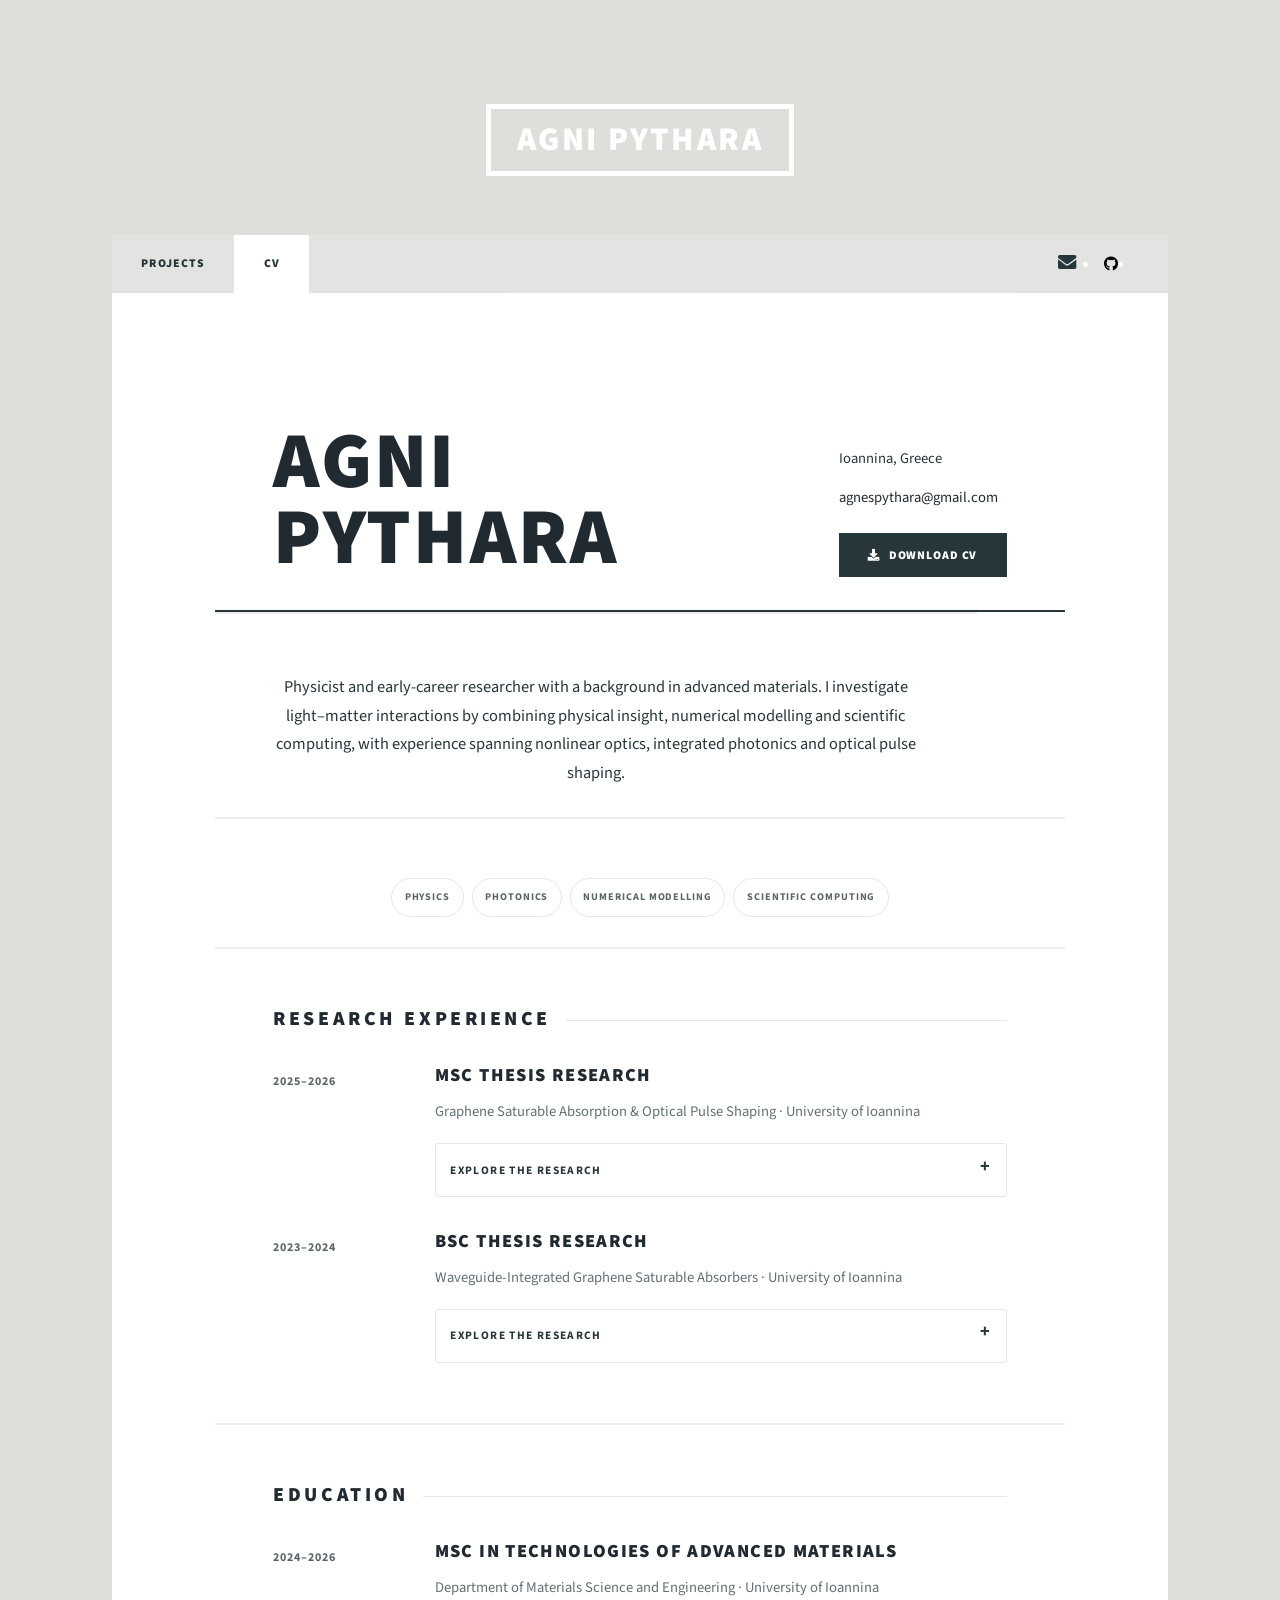
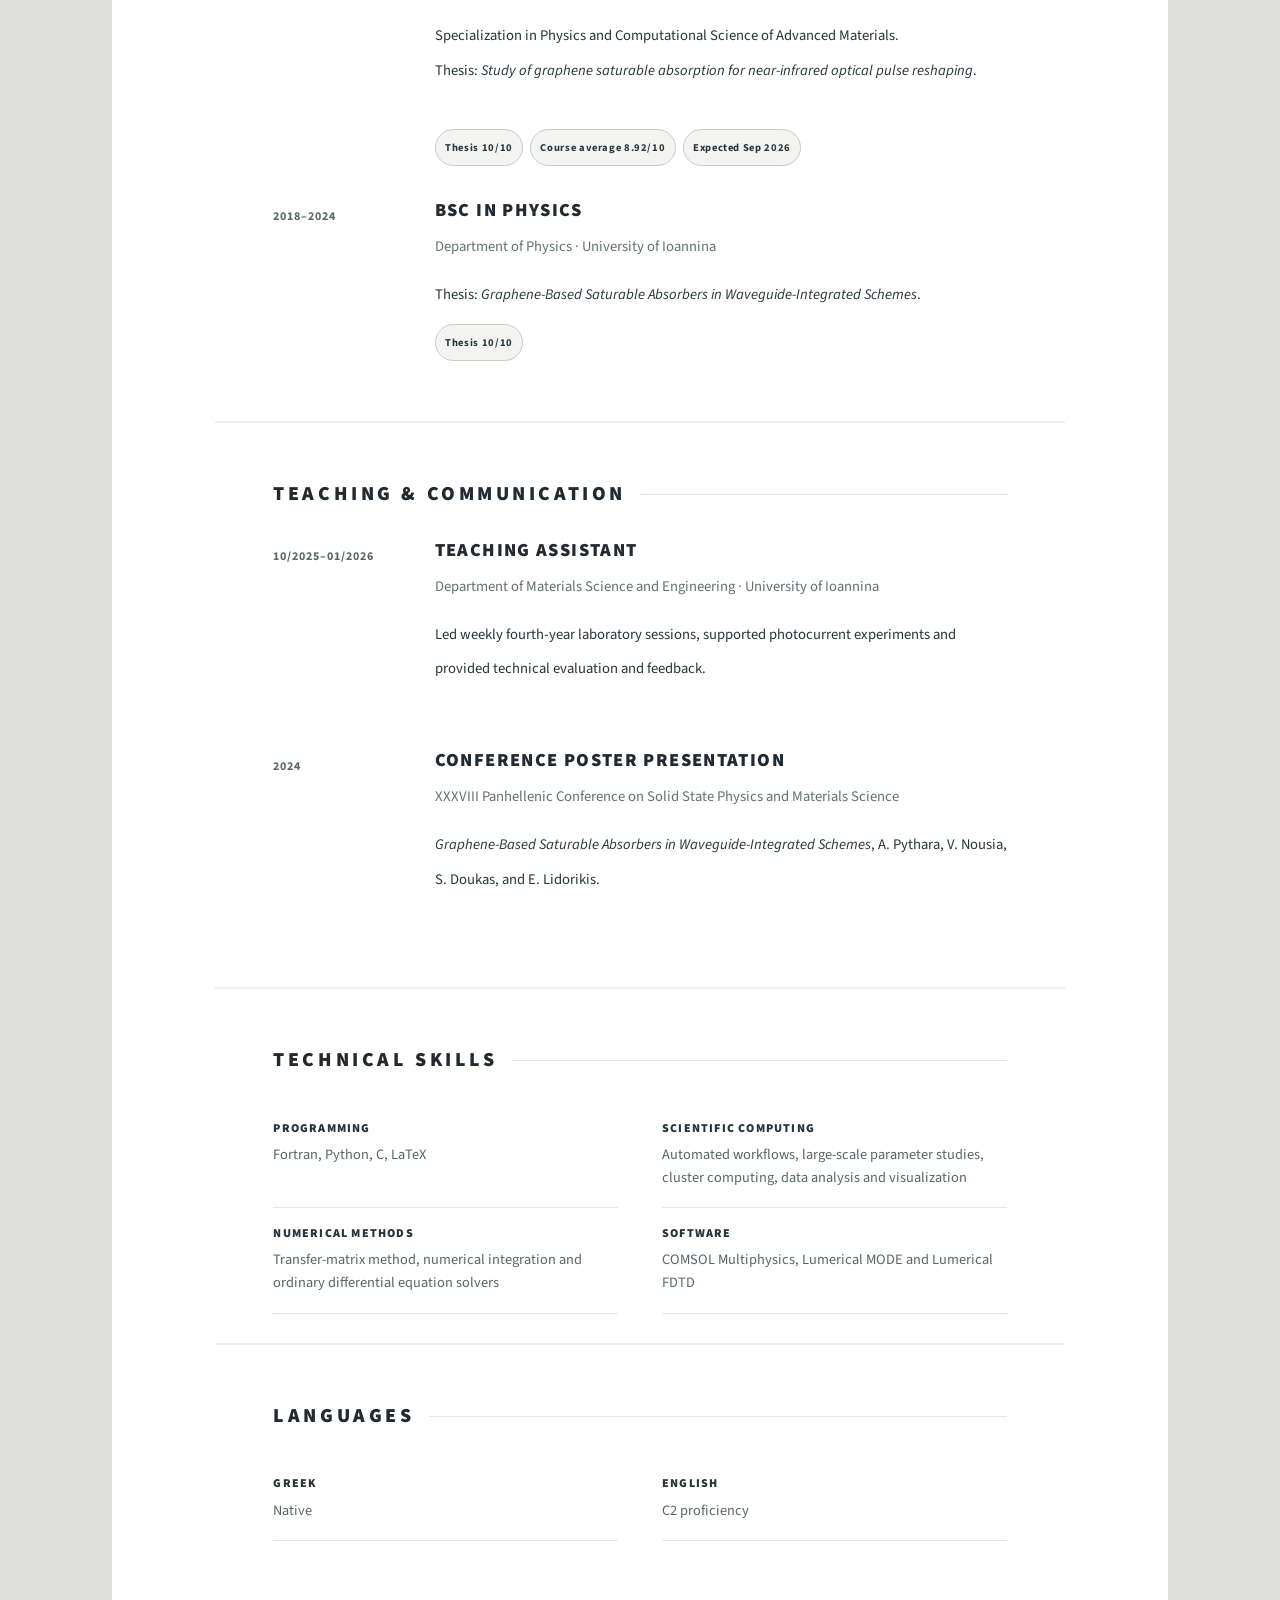
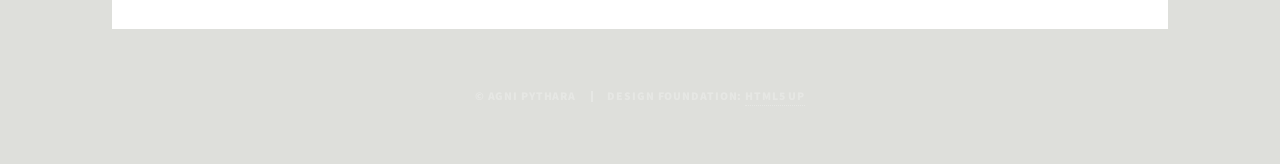
==== commit 80d5b5ac: "Feature LayerOptics project and update portfolio" ====
--- a/cv.html
+++ b/cv.html
@@ -1,184 +1,210 @@
-<!DOCTYPE HTML>
-<!-- Massively by HTML5 UP | html5up.net | CCA 3.0 -->
-<html lang="en">
-	<head>
-		<!-- <title>CV | Agni Pythara</title> -->
-		<meta charset="utf-8" />
-		<meta name="viewport" content="width=device-width, initial-scale=1, user-scalable=no" />
-		<meta name="description" content="Curriculum vitae of Agni Pythara, computational photonics researcher." />
-		<link rel="stylesheet" href="assets/css/main.css" />
-		<noscript><link rel="stylesheet" href="assets/css/noscript.css" /></noscript>
-		<style>
-			:root { --cv-ink: #212931; --cv-muted: #6f7780; --cv-accent: #7a5c43; --cv-soft: #f5f1eb; }
-			.cv-page { padding: 5rem 7rem !important; }
-			.cv-hero { display: grid; grid-template-columns: 1fr auto; gap: 2rem; align-items: end; padding-bottom: 3rem; border-bottom: solid 2px var(--cv-ink); }
-			.cv-hero h1 { margin: 0 0 .35rem; font-size: clamp(2.7rem, 7vw, 5.4rem); line-height: .95; letter-spacing: .03em; }
-			.cv-kicker { margin: 0; color: var(--cv-accent); font-weight: 700; letter-spacing: .12em; text-transform: uppercase; }
-			.cv-contact { margin: 0; text-align: right; list-style: none; }
-			.cv-contact li { margin: .2rem 0; }
-			.cv-contact a { border-bottom-color: transparent; }
-			.cv-summary { max-width: 58rem; margin: 3rem auto 4rem; font-size: 1.12rem; line-height: 1.95; text-align: center; }
-			.cv-section { margin: 4.5rem 0; }
-			.cv-section-title { display: flex; align-items: center; gap: 1rem; margin-bottom: 2rem; font-size: 1.35rem; letter-spacing: .18em; }
-			.cv-section-title:after { content: ""; height: 1px; flex: 1; background: #d9d9d9; }
-			.cv-entry { display: grid; grid-template-columns: 9rem 1fr; gap: 2rem; margin: 0 0 2.1rem; }
-			.cv-date { color: var(--cv-muted); font-size: .82rem; font-weight: 700; letter-spacing: .08em; text-transform: uppercase; padding-top: .4rem; }
-			.cv-entry h3 { margin: 0; font-size: 1.25rem; }
-			.cv-entry .place { margin: .35rem 0 .9rem; color: var(--cv-accent); font-weight: 600; }
-			details.cv-details { border: solid 1px #dedede; border-radius: 4px; background: #fff; transition: background-color .2s ease, border-color .2s ease; }
-			details.cv-details[open] { background: var(--cv-soft); border-color: #c9b8a8; }
-			details.cv-details summary { position: relative; padding: .85rem 3rem .85rem 1rem; cursor: pointer; font-size: .78rem; font-weight: 700; letter-spacing: .12em; list-style: none; text-transform: uppercase; }
-			details.cv-details summary::-webkit-details-marker { display: none; }
-			details.cv-details summary:after { content: "+"; position: absolute; right: 1rem; font-size: 1.25rem; line-height: 1; }
-			details.cv-details[open] summary:after { content: "−"; }
-			details.cv-details ul { margin: 0; padding: 0 2rem 1.3rem 3rem; }
-			details.cv-details li { margin-bottom: .55rem; }
-			.cv-education-note { margin: .6rem 0 0; }
-			.cv-highlight { display: inline-block; margin: .75rem .45rem 0 0; padding: .35rem .65rem; border: solid 1px #d6c8bb; border-radius: 999px; background: var(--cv-soft); font-size: .72rem; font-weight: 700; letter-spacing: .06em; }
-			.cv-skills { display: grid; grid-template-columns: repeat(2, minmax(0, 1fr)); gap: 1rem; }
-			.cv-skill { padding: 1.4rem 1.5rem; border-left: solid 3px var(--cv-accent); background: var(--cv-soft); }
-			.cv-skill h3 { margin: 0 0 .5rem; font-size: .9rem; }
-			.cv-skill p { margin: 0; line-height: 1.7; }
-			.cv-note { text-align: center; color: var(--cv-muted); font-style: italic; }
-			@media screen and (max-width: 980px) { .cv-page { padding: 4rem 3rem !important; } }
-			@media screen and (max-width: 736px) {
-				.cv-page { padding: 3rem 1.4rem !important; }
-				.cv-hero { grid-template-columns: 1fr; }
-				.cv-contact { padding-left: 0; text-align: left; }
-				.cv-entry { grid-template-columns: 1fr; gap: .45rem; }
-				.cv-skills { grid-template-columns: 1fr; }
-			}
-		</style>
-	</head>
-	<body class="is-preload">
-		<div id="wrapper">
-			<header id="header"><a href="index.html" class="logo">Agni Pythara</a></header>
-			<nav id="nav" aria-label="Primary navigation">
-				<ul class="links">
-					<li><a href="index.html">Projects</a></li>
-					<li class="active"><a href="cv.html" aria-current="page">CV</a></li>
-				</ul>
-				<ul class="icons">
-					<li><a href="mailto:agnespythara@gmail.com" class="icon solid fa-envelope"><span class="label">Email</span></a></li>
-				</ul>
-			</nav>
-
-			<main id="main" class="cv-page">
-				<!-- <section class="cv-hero" aria-labelledby="cv-title">
-					<div>
-						<p class="cv-kicker">Curriculum Vitae</p>
-						<h1 id="cv-title">Agni<br />Pythara</h1>
-					</div>
-					<ul class="cv-contact">
-						<li>Ioannina, Greece</li>
-						<li><a href="mailto:agnespythara@gmail.com">agnespythara@gmail.com</a></li>
-						<li><a href="tel:+306975770187">+30 697 577 0187</a></li>
-					</ul>
-				</section> -->
-
-				<p class="cv-summary">Early-career computational photonics researcher with a background in physics and advanced materials. My work focuses on nonlinear and ultrafast optics, graphene carrier dynamics, integrated photonics and optical pulse shaping, combining physics-based modelling with large-scale numerical simulation.</p>
-
-				<section class="cv-section" aria-labelledby="research-title">
-					<h2 class="cv-section-title" id="research-title">Research Experience</h2>
-					<article class="cv-entry">
-						<div class="cv-date">2025–2026</div>
-						<div>
-							<h3>MSc Thesis Research</h3>
-							<p class="place">Study of graphene saturable absorption for near-infrared optical pulse reshaping · University of Ioannina</p>
-							<details class="cv-details">
-								<summary>Explore the research</summary>
-								<ul>
-									<li>Adapted a Fortran carrier-dynamics model from picosecond to femtosecond excitation, accounting for faster dynamics and broader pulse bandwidth.</li>
-									<li>Coupled nonequilibrium carrier dynamics to the time-dependent optical response of multilayer photonic structures.</li>
-									<li>Developed a Python workflow to automate, manage, post-process and visualize more than 30,000 simulations.</li>
-									<li>Compared predictions with nonlinear-transmission measurements to assess model limitations and refine physical assumptions.</li>
-									<li>Optimized asymmetric graphene-loaded Fabry–Pérot cavities, predicting absorption enhancement from 2.3% to nearly 100%.</li>
-									<li>Numerically demonstrated passive all-optical pulse shaping from a single-peaked input into reflected profiles with two or three peaks.</li>
-									<li>Implemented a transfer-matrix model for graphene third-harmonic generation and a COMSOL benchmark model.</li>
-								</ul>
-							</details>
-						</div>
-					</article>
-					<article class="cv-entry">
-						<div class="cv-date">2023–2024</div>
-						<div>
-							<h3>BSc Thesis Research</h3>
-							<p class="place">Waveguide-Integrated Graphene Saturable Absorbers · University of Ioannina</p>
-							<details class="cv-details">
-								<summary>Explore the research</summary>
-								<ul>
-									<li>Adapted a free-space graphene model to integrated photonic waveguides using modal properties calculated with Lumerical MODE.</li>
-									<li>Designed and optimized a CMOS-compatible graphene-loaded waveguide cavity.</li>
-									<li>Performed Fortran-based multidimensional parameter studies of nonlinear absorption and critical-coupling behavior.</li>
-								</ul>
-							</details>
-						</div>
-					</article>
-				</section>
-
-				<section class="cv-section" aria-labelledby="education-title">
-					<h2 class="cv-section-title" id="education-title">Education</h2>
-					<article class="cv-entry">
-						<div class="cv-date">2024–2026</div>
-						<div>
-							<h3>MSc in Technologies of Advanced Materials</h3>
-							<p class="place">Department of Materials Science and Engineering · University of Ioannina</p>
-							<p class="cv-education-note">Specialization in Physics and Computational Science of Advanced Materials. Thesis: <em>Study of graphene saturable absorption for near-infrared optical pulse reshaping</em>.</p>
-							<span class="cv-highlight">Thesis 10/10</span><span class="cv-highlight">Course average 8.92/10</span><span class="cv-highlight">Expected Sep 2026</span>
-						</div>
-					</article>
-					<article class="cv-entry">
-						<div class="cv-date">2018–2024</div>
-						<div>
-							<h3>BSc in Physics</h3>
-							<p class="place">Department of Physics · University of Ioannina</p>
-							<p class="cv-education-note">Thesis: <em>Graphene-Based Saturable Absorbers in Waveguide-Integrated Schemes</em>.</p>
-							<span class="cv-highlight">Thesis 10/10</span>
-						</div>
-					</article>
-				</section>
-
-				<section class="cv-section" aria-labelledby="teaching-title">
-					<h2 class="cv-section-title" id="teaching-title">Teaching &amp; Communication</h2>
-					<article class="cv-entry">
-						<div class="cv-date">2025–2026</div>
-						<div><h3>Teaching Assistant</h3><p class="place">Department of Materials Science and Engineering · University of Ioannina</p><p>Led weekly fourth-year laboratory sessions, supported photocurrent experiments and provided technical evaluation and feedback.</p></div>
-					</article>
-					<article class="cv-entry">
-						<div class="cv-date">2024</div>
-						<div><h3>Conference Poster Presentation</h3><p class="place">XXXVIII Panhellenic Conference on Solid State Physics and Materials Science</p><p><em>Graphene-Based Saturable Absorbers in Waveguide-Integrated Schemes</em>, with V. Nousia, S. Doukas and E. Lidorikis.</p></div>
-					</article>
-				</section>
-
-				<section class="cv-section" aria-labelledby="skills-title">
-					<h2 class="cv-section-title" id="skills-title">Technical Skills</h2>
-					<div class="cv-skills">
-						<div class="cv-skill"><h3>Programming</h3><p>Fortran, Python, C, LaTeX</p></div>
-						<div class="cv-skill"><h3>Scientific Computing</h3><p>Automated workflows, large-scale parameter studies, cluster computing, data analysis and visualization</p></div>
-						<div class="cv-skill"><h3>Numerical Methods</h3><p>Transfer-matrix method, numerical integration and ordinary differential equation solvers</p></div>
-						<div class="cv-skill"><h3>Software</h3><p>COMSOL Multiphysics, Lumerical MODE and Lumerical FDTD</p></div>
-					</div>
-				</section>
-
-				<section class="cv-section" aria-labelledby="languages-title">
-					<h2 class="cv-section-title" id="languages-title">Languages</h2>
-					<div class="cv-skills">
-						<div class="cv-skill"><h3>Greek</h3><p>Native</p></div>
-						<div class="cv-skill"><h3>English</h3><p>C2 proficiency</p></div>
-					</div>
-				</section>
-
-				<p class="cv-note">Academic references are available upon request.</p>
-			</main>
-
-			<div id="copyright"><ul><li>&copy; Agni Pythara</li><li>Design foundation: <a href="https://html5up.net">HTML5 UP</a></li></ul></div>
-		</div>
-		<script src="assets/js/jquery.min.js"></script>
-		<script src="assets/js/jquery.scrollex.min.js"></script>
-		<script src="assets/js/jquery.scrolly.min.js"></script>
-		<script src="assets/js/browser.min.js"></script>
-		<script src="assets/js/breakpoints.min.js"></script>
-		<script src="assets/js/util.js"></script>
-		<script src="assets/js/main.js"></script>
-	</body>
-</html>
+<!DOCTYPE HTML>
+<!-- Massively by HTML5 UP | html5up.net | CCA 3.0 -->
+<html lang="en">
+	<head>
+		<title>CV | Agni Pythara</title>
+		<meta charset="utf-8" />
+		<meta name="viewport" content="width=device-width, initial-scale=1, user-scalable=no" />
+		<meta name="description" content="Curriculum vitae of Agni Pythara, physicist and photonics researcher." />
+		<link rel="preconnect" href="https://fonts.googleapis.com" />
+		<link rel="preconnect" href="https://fonts.gstatic.com" crossorigin />
+		<link href="https://fonts.googleapis.com/css2?family=Source+Sans+3:ital,wght@0,400;0,600;0,700;1,400&display=swap" rel="stylesheet" />
+		<link rel="stylesheet" href="assets/css/main.css" />
+		<noscript><link rel="stylesheet" href="assets/css/noscript.css" /></noscript>
+		<style>
+			:root { --cv-ink: #26363a; --cv-muted: #596567; --cv-accent: #637174; --cv-soft: #dedfdb; --cv-paper: #ffffff; --cv-line: #e6e7e4; }
+			html, body, body.is-preload, #wrapper, #wrapper > .bg { background-color: var(--cv-soft) !important; background-image: none !important; }
+			#main.cv-page { background: var(--cv-paper); color: var(--cv-ink); }
+			#main.cv-page, #main.cv-page p, #main.cv-page li, #main.cv-page a, #main.cv-page summary { font-family: "Source Sans 3", Helvetica, Arial, sans-serif; }
+			#main.cv-page p, #main.cv-page li { font-weight: 400 !important; text-align: left; }
+			#main.cv-page .cv-summary, #main.cv-page .cv-education-note, #main.cv-page .cv-skill p, #main.cv-page .cv-note { font-weight: 400 !important; }
+			.cv-page { padding: 5rem 7rem 4rem !important; }
+			.cv-hero { display: grid; grid-template-columns: minmax(0, 1fr) auto; gap: 3rem; align-items: end; padding-bottom: 2.6rem; border-bottom: solid 2px var(--cv-ink); }
+			.cv-hero h1 { margin: 0 0 .35rem; font-size: clamp(2.7rem, 7vw, 5.4rem); line-height: .95; letter-spacing: .03em; }
+			.cv-kicker { margin: 0 0 .75rem; color: var(--cv-accent); font-size: .78rem; font-weight: 700; letter-spacing: .18em; text-transform: uppercase; }
+			.cv-contact { margin: 0; text-align: right; list-style: none; }
+			.cv-contact li { margin: .3rem 0; }
+			.cv-contact a { border-bottom-color: transparent; }
+			.cv-download { margin-top: 1.15rem !important; }
+			.cv-download .button { margin: 0; background: var(--cv-ink); box-shadow: none; color: #fff !important; }
+			.cv-download .button:hover, .cv-download .button:focus { background: var(--cv-accent); color: #fff !important; }
+			.cv-summary { max-width: 52rem; margin: 2.8rem auto 1.8rem; font-size: 1.12rem; line-height: 1.75; text-align: center !important; }
+			.cv-focus { display: flex; flex-wrap: wrap; justify-content: center; gap: .55rem; margin: 0 auto 4.5rem; }
+			.cv-focus span { padding: .45rem .85rem; border: solid 1px var(--cv-line); border-radius: 999px; color: var(--cv-muted); font-size: .7rem; font-weight: 700; letter-spacing: .09em; text-transform: uppercase; }
+			.cv-section { margin: 4.25rem 0; scroll-margin-top: 6rem; }
+			.cv-section-title { display: flex; align-items: center; gap: 1rem; margin-bottom: 2rem; font-size: 1.35rem; letter-spacing: .18em; }
+			.cv-section-title:after { content: ""; height: 1px; flex: 1; background: var(--cv-line); }
+			.cv-entry { display: grid; grid-template-columns: 9rem 1fr; gap: 2rem; margin: 0 0 2.1rem; }
+			.cv-date { color: var(--cv-muted); font-size: .82rem; font-weight: 700; letter-spacing: .08em; text-transform: uppercase; padding-top: .4rem; }
+			.cv-entry h3 { margin: 0; font-size: 1.25rem; }
+			.cv-entry .place { margin: .35rem 0 .9rem; color: var(--cv-accent); font-weight: 600; }
+			details.cv-details { border: solid 1px var(--cv-line); border-radius: 3px; background: #fff; transition: background-color .2s ease, border-color .2s ease; }
+			details.cv-details[open] { background: #f3f4f2; border-color: #aeb5b4; }
+			details.cv-details summary { position: relative; padding: .85rem 3rem .85rem 1rem; cursor: pointer; font-size: .78rem; font-weight: 700; letter-spacing: .12em; list-style: none; text-transform: uppercase; }
+			details.cv-details summary:hover, details.cv-details summary:focus { color: var(--cv-accent); }
+			details.cv-details summary:focus-visible { outline: solid 2px var(--cv-accent); outline-offset: 3px; }
+			details.cv-details summary::-webkit-details-marker { display: none; }
+			details.cv-details summary:after { content: "+"; position: absolute; right: 1rem; font-size: 1.25rem; line-height: 1; }
+			details.cv-details[open] summary:after { content: "−"; }
+			details.cv-details ul { margin: 0; padding: 0 2rem 1.3rem 3rem; }
+			details.cv-details li { margin-bottom: .55rem; }
+			.cv-education-note { margin: .6rem 0 0; }
+			.cv-highlight { display: inline-block; margin: .75rem .45rem 0 0; padding: .35rem .65rem; border: solid 1px #c7ccca; border-radius: 999px; background: #f3f4f2; font-size: .72rem; font-weight: 700; letter-spacing: .06em; }
+			.cv-skills { display: grid; grid-template-columns: repeat(2, minmax(0, 1fr)); column-gap: 3rem; row-gap: 0; }
+			.cv-skill { padding: 1.15rem 0 1.25rem; border: 0; border-bottom: solid 1px var(--cv-line); background: transparent; }
+			.cv-skill h3 { margin: 0 0 .35rem; color: var(--cv-ink); font-size: .82rem; letter-spacing: .1em; }
+			.cv-skill p { margin: 0; color: var(--cv-muted); font-size: .98rem; line-height: 1.6; }
+			.cv-note { margin: 4rem 0 0; padding-top: 2rem; border-top: solid 1px var(--cv-line); text-align: center; color: var(--cv-muted); font-style: italic; }
+			#header .logo:hover, #header .logo:focus, #nav a:hover, #main a:hover { color: var(--cv-accent) !important; border-color: var(--cv-accent) !important; }
+			@media screen and (max-width: 980px) { .cv-page { padding: 4rem 3rem !important; } }
+			@media screen and (max-width: 736px) {
+				.cv-page { padding: 3rem 1.4rem !important; }
+				.cv-hero { grid-template-columns: 1fr; gap: 1.5rem; }
+				.cv-contact { padding-left: 0; text-align: left; }
+				.cv-entry { grid-template-columns: 1fr; gap: .45rem; }
+				.cv-skills { grid-template-columns: 1fr; }
+				.cv-focus { justify-content: flex-start; margin-bottom: 3.5rem; }
+			}
+		</style>
+	</head>
+	<body class="is-preload">
+		<div id="wrapper">
+			<header id="header"><a href="index.html" class="logo">Agni Pythara</a></header>
+			<nav id="nav" aria-label="Primary navigation">
+				<ul class="links">
+					<li><a href="index.html">Projects</a></li>
+					<li class="active"><a href="cv.html" aria-current="page">CV</a></li>
+				</ul>
+				<ul class="icons">
+					<li><a href="mailto:agnespythara@gmail.com" class="icon solid fa-envelope"><span class="label">Email</span></a></li>
+				</ul>
+				 <li><a href="https://github.com/agnipy"class="icon brands fa-github github-icon"target="_blank"rel="noopener noreferrer"><span class="label">GitHub</span>
+    </a>
+</li>
+        </a>
+    </li>
+	<li>
+			</nav>
+
+			<main id="main" class="cv-page">
+				<section class="cv-hero" aria-labelledby="cv-title">
+					<div>
+						<!-- <p class="cv-kicker">Curriculum Vitae</p> -->
+						<h1 id="cv-title">Agni<br />Pythara</h1>
+					</div>
+					<ul class="cv-contact">
+						<li>Ioannina, Greece</li>
+						<li><a href="mailto:agnespythara@gmail.com">agnespythara@gmail.com</a></li>
+						<li class="cv-download"><a href="Agni_Pythara_cv.pdf" class="button icon solid fa-download" download="Agni_Pythara_CV.pdf">Download CV</a></li>
+					</ul>
+				</section>
+
+				<p class="cv-summary">Physicist and early-career researcher with a background in advanced materials. I investigate light–matter interactions by combining physical insight, numerical modelling and scientific computing, with experience spanning nonlinear optics, integrated photonics and optical pulse shaping.</p>
+				<div class="cv-focus" aria-label="Areas of expertise">
+					<span>Physics</span><span>Photonics</span><span>Numerical modelling</span><span>Scientific computing</span>
+				</div>
+
+				<section class="cv-section" aria-labelledby="research-title">
+					<h2 class="cv-section-title" id="research-title">Research Experience</h2>
+					<article class="cv-entry">
+						<div class="cv-date">2025–2026</div>
+						<div>
+							<h3>MSc Thesis Research</h3>
+							<p class="place">Graphene Saturable Absorption &amp; Optical Pulse Shaping · University of Ioannina</p>
+							<details class="cv-details">
+								<summary>Explore the research</summary>
+								<ul>
+									<li>Adapted a Fortran carrier-dynamics model from picosecond to femtosecond excitation, accounting for faster dynamics and broader pulse bandwidth.</li>
+									<li>Coupled nonequilibrium carrier dynamics to the time-dependent optical response of multilayer photonic structures.</li>
+									<li>Developed a Python workflow to automate, manage, post-process and visualize more than 30,000 simulations.</li>
+									<li>Compared predictions with nonlinear-transmission measurements to assess model limitations and refine physical assumptions.</li>
+									<li>Optimized asymmetric graphene-loaded Fabry–Pérot cavities, predicting absorption enhancement from 2.3% to nearly 100%.</li>
+									<li>Numerically demonstrated passive all-optical pulse shaping from a single-peaked input into reflected profiles with two or three peaks.</li>
+									<li>Implemented a transfer-matrix model for graphene third-harmonic generation and a COMSOL benchmark model.</li>
+								</ul>
+							</details>
+						</div>
+					</article>
+					<article class="cv-entry">
+						<div class="cv-date">2023–2024</div>
+						<div>
+							<h3>BSc Thesis Research</h3>
+							<p class="place">Waveguide-Integrated Graphene Saturable Absorbers · University of Ioannina</p>
+							<details class="cv-details">
+								<summary>Explore the research</summary>
+								<ul>
+									<li>Adapted a free-space graphene model to integrated photonic waveguides using modal properties calculated with Lumerical MODE.</li>
+									<li>Designed and optimized a CMOS-compatible graphene-loaded waveguide cavity.</li>
+									<li>Performed Fortran-based multidimensional parameter studies of nonlinear absorption and critical-coupling behavior.</li>
+								</ul>
+							</details>
+						</div>
+					</article>
+				</section>
+
+				<section class="cv-section" aria-labelledby="education-title">
+					<h2 class="cv-section-title" id="education-title">Education</h2>
+					<article class="cv-entry">
+						<div class="cv-date">2024–2026</div>
+						<div>
+							<h3>MSc in Technologies of Advanced Materials</h3>
+							<p class="place">Department of Materials Science and Engineering · University of Ioannina</p>
+							<p class="cv-education-note">Specialization in Physics and Computational Science of Advanced Materials.</p>
+							<p class="cv-thesis-note">Thesis: <em>Study of graphene saturable absorption for near-infrared optical pulse reshaping</em>.</p>
+							<span class="cv-highlight">Thesis 10/10</span><span class="cv-highlight">Course average 8.92/10</span><span class="cv-highlight">Expected Sep 2026</span>
+						</div>
+					</article>
+					<article class="cv-entry">
+						<div class="cv-date">2018–2024</div>
+						<div>
+							<h3>BSc in Physics</h3>
+							<p class="place">Department of Physics · University of Ioannina</p>
+							<p class="cv-education-note">Thesis: <em>Graphene-Based Saturable Absorbers in Waveguide-Integrated Schemes</em>.</p>
+							<span class="cv-highlight">Thesis 10/10</span>
+						</div>
+					</article>
+				</section>
+
+				<section class="cv-section" aria-labelledby="teaching-title">
+					<h2 class="cv-section-title" id="teaching-title">Teaching &amp; Communication</h2>
+					<article class="cv-entry">
+						<div class="cv-date">10/2025–01/2026</div>
+						<div><h3>Teaching Assistant</h3><p class="place">Department of Materials Science and Engineering · University of Ioannina</p><p>Led weekly fourth-year laboratory sessions, supported photocurrent experiments and provided technical evaluation and feedback.</p></div>
+					</article>
+					<article class="cv-entry">
+						<div class="cv-date">2024</div>
+						<div><h3>Conference Poster Presentation</h3><p class="place">XXXVIII Panhellenic Conference on Solid State Physics and Materials Science</p><p><em>Graphene-Based Saturable Absorbers in Waveguide-Integrated Schemes</em>, A. Pythara, V. Nousia, S. Doukas, and E. Lidorikis.<p></div>
+					</article>
+				</section>
+
+				<section class="cv-section" aria-labelledby="skills-title">
+					<h2 class="cv-section-title" id="skills-title">Technical Skills</h2>
+					<div class="cv-skills">
+						<div class="cv-skill"><h3>Programming</h3><p>Fortran, Python, C, LaTeX</p></div>
+						<div class="cv-skill"><h3>Scientific Computing</h3><p>Automated workflows, large-scale parameter studies, cluster computing, data analysis and visualization</p></div>
+						<div class="cv-skill"><h3>Numerical Methods</h3><p>Transfer-matrix method, numerical integration and ordinary differential equation solvers</p></div>
+						<div class="cv-skill"><h3>Software</h3><p>COMSOL Multiphysics, Lumerical MODE and Lumerical FDTD</p></div>
+					</div>
+				</section>
+
+				<section class="cv-section" aria-labelledby="languages-title">
+					<h2 class="cv-section-title" id="languages-title">Languages</h2>
+					<div class="cv-skills">
+						<div class="cv-skill"><h3>Greek</h3><p>Native</p></div>
+						<div class="cv-skill"><h3>English</h3><p>C2 proficiency</p></div>
+					</div>
+				</section>
+
+			</main>
+
+			<div id="copyright"><ul><li>&copy; Agni Pythara</li><li>Design foundation: <a href="https://html5up.net">HTML5 UP</a></li></ul></div>
+		</div>
+		<script src="assets/js/jquery.min.js"></script>
+		<script src="assets/js/jquery.scrollex.min.js"></script>
+		<script src="assets/js/jquery.scrolly.min.js"></script>
+		<script src="assets/js/browser.min.js"></script>
+		<script src="assets/js/breakpoints.min.js"></script>
+		<script src="assets/js/util.js"></script>
+		<script src="assets/js/main.js"></script>
+	</body>
+</html>
--- a/assets/css/main.css
+++ b/assets/css/main.css
@@ -1,10 +1,10 @@
 @import url(fontawesome-all.min.css);
 @import url("https://fonts.googleapis.com/css?family=Merriweather:300,700,300italic,700italic|Source+Sans+Pro:900");
 
-/*
-	Massively by HTML5 UP
-	html5up.net | @ajlkn
-	Free for personal and commercial use under the CCA 3.0 license (html5up.net/license)
+/*
+	Massively by HTML5 UP
+	html5up.net | @ajlkn
+	Free for personal and commercial use under the CCA 3.0 license (html5up.net/license)
 */
 
 html, body, div, span, applet, object,
@@ -4686,4 +4686,147 @@
 			visibility: visible;
 		}
 
-	}+	}
+	/* Stone off-white background */
+#wrapper,
+#wrapper > .bg {
+	background-color: #ddddd9 !important;
+    background-image: none !important;
+}
+/* deedda */
+/* Όνομα */
+#intro h1 {
+    color: #26363A;
+}
+
+/* Περιγραφή */
+#intro p {
+    color: #3F4544;
+}
+
+/* Links */
+#intro a {
+    color: #7c955d;
+}
+
+/* Κουμπί με το βέλος */
+#intro .button {
+    color: #26363A !important;
+    box-shadow: inset 0 0 0 2px #26363A;
+}
+
+#intro .button:hover {
+    color: #212b2d !important;
+    box-shadow: inset 0 0 0 2px #040404;
+}
+/* Navigation text */
+#nav ul.links li a,
+#nav ul.icons li a {
+    color: #26363A;
+}
+/* Ενεργό tab */
+#nav ul.links li.active a {
+    color: #26363A !important;
+}
+
+/* Όλα τα εικονίδια στο hover */
+.icon:hover::before,
+a.icon:hover::before,
+#nav ul.icons a:hover::before,
+#footer ul.icons a:hover::before {
+    color: #26363a75 !important;
+}
+
+/* Κυκλικό πλαίσιο των social icons */
+ul.icons.alt li a.icon:hover::before {
+    box-shadow: inset 0 0 0 2px #26363a75 !important;
+}
+
+/* Εικονίδια μέσα σε κουμπιά */
+.button.icon:hover::before {
+    color: #26363a75 !important;
+}
+
+a:hover {
+    color: #26363ac5 !important;
+}
+
+input[type="submit"]:hover,
+input[type="reset"]:hover,
+input[type="button"]:hover,
+button:hover,
+.button:hover {
+    color: #26363ac5 !important;
+    box-shadow: inset 0 0 0 2px #26363ac5 !important;
+}
+/* Πλαίσιο με το όνομα στο header */
+#header .logo:hover {
+    color: #26363a !important;
+    border-color: #26363a !important;
+}
+
+/* Τίτλος της ενεργής καρτέλας */
+#nav ul.links li.active > a,
+#nav ul.links li.active > a:hover {
+    color: #26363a !important;
+}
+
+/* Hover σε όλες τις καρτέλες */
+#nav ul.links li > a:hover {
+    color: #26363a75 !important;
+}
+
+/* Ενεργή καρτέλα όταν γίνεται hover */
+#nav ul.links li.active:hover {
+    background-color: #26363a75 !important;
+}
+
+#nav ul.links li.active:hover > a {
+    color: #26363a75 !important;
+}
+
+/* Αποφυγή εμφάνισης του παλιού background κατά τη φόρτωση */
+html,
+body,
+body.is-preload,
+#wrapper,
+#wrapper > .bg,
+#wrapper.fade-in::before {
+    background-color: #dedfdb !important;
+}
+
+#wrapper > .bg {
+    background-image: none !important;
+}
+
+#wrapper.fade-in::before {
+    background: #F4F1EB !important;
+}
+/* Social icons — κανονική κατάσταση */
+#nav ul.icons li a.icon,
+#nav ul.icons li a.icon::before,
+#footer ul.icons li a.icon,
+#footer ul.icons li a.icon::before {
+    color: #26363A !important;
+    transition: color 0.2s ease, box-shadow 0.2s ease !important;
+}
+
+/* Hover, click και keyboard focus */
+#nav ul.icons li a.icon:hover,
+#nav ul.icons li a.icon:hover::before,
+#nav ul.icons li a.icon:focus,
+#nav ul.icons li a.icon:focus::before,
+#nav ul.icons li a.icon:active,
+#nav ul.icons li a.icon:active::before,
+#footer ul.icons li a.icon:hover,
+#footer ul.icons li a.icon:hover::before,
+#footer ul.icons li a.icon:focus,
+#footer ul.icons li a.icon:focus::before,
+#footer ul.icons li a.icon:active,
+#footer ul.icons li a.icon:active::before {
+    color: #26363a9b !important;
+}
+.github-icon,
+.github-icon::before {
+    color: #000000 !important;
+}
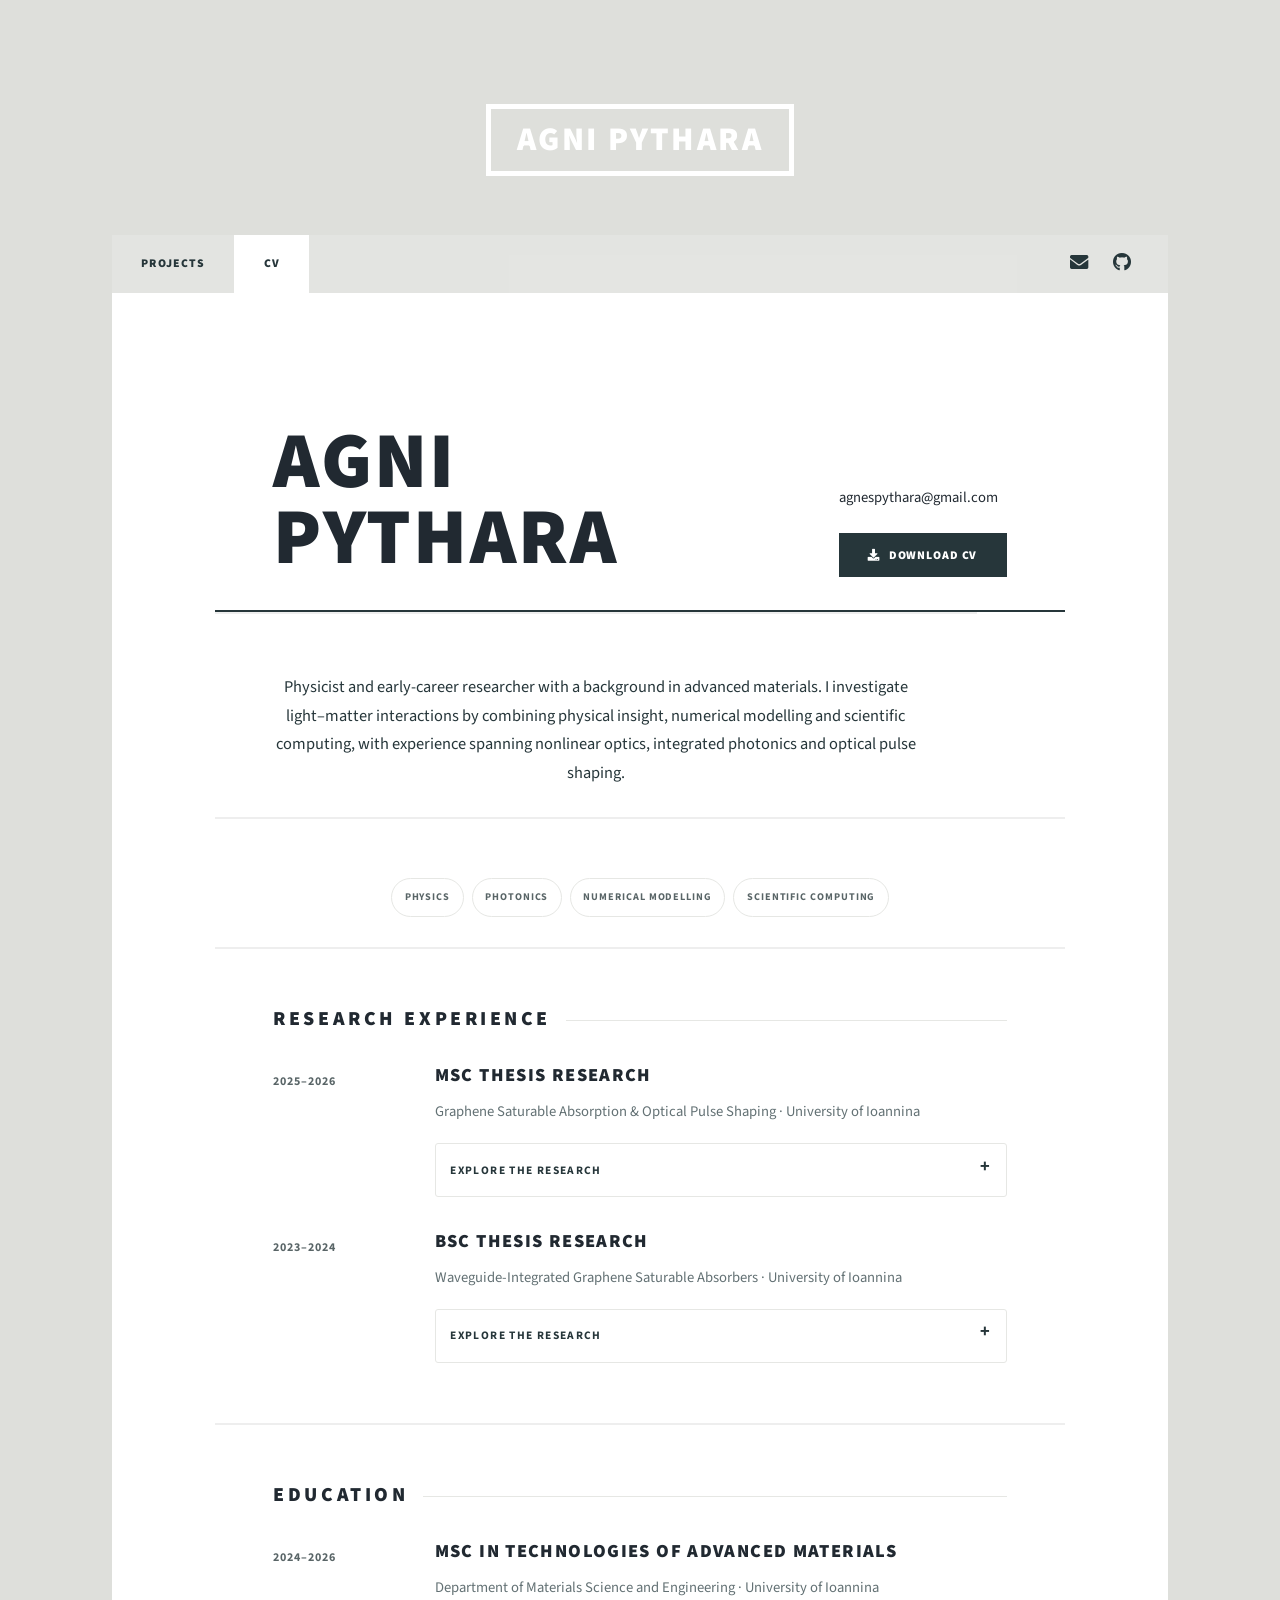
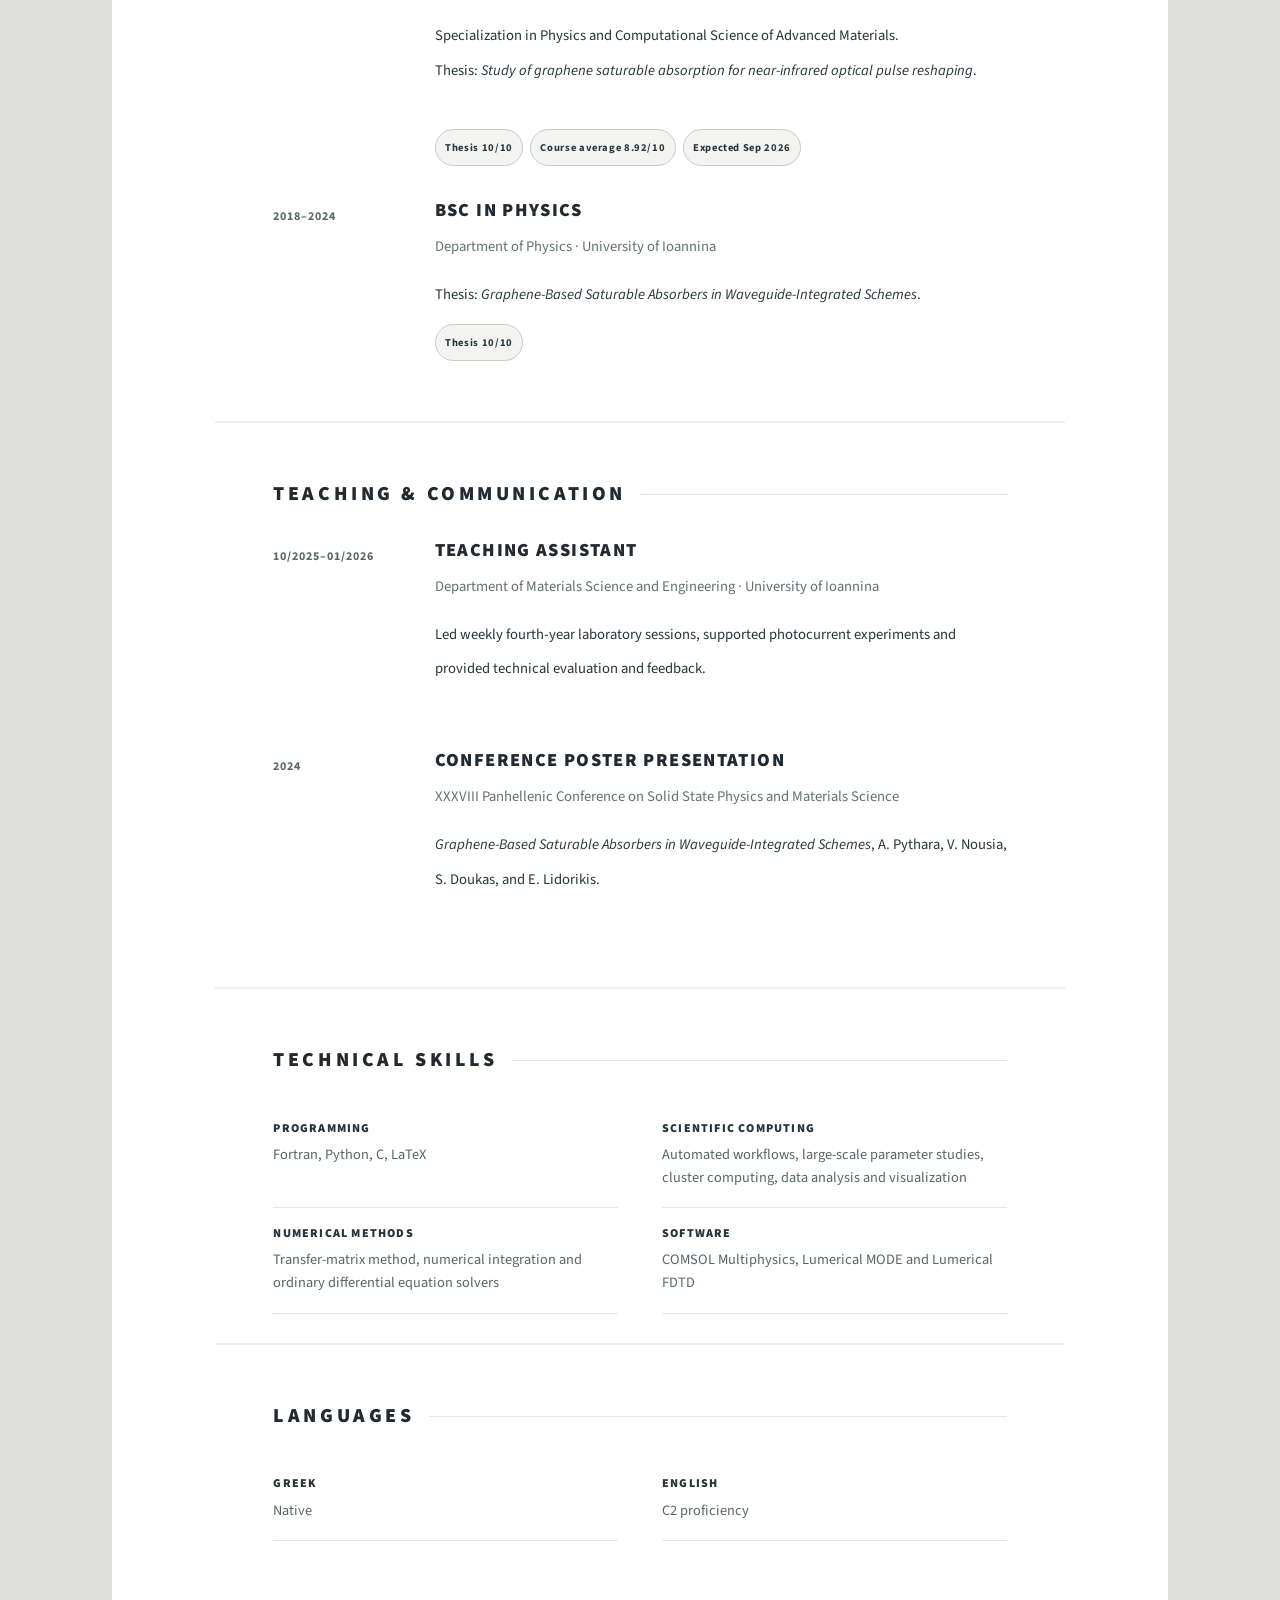
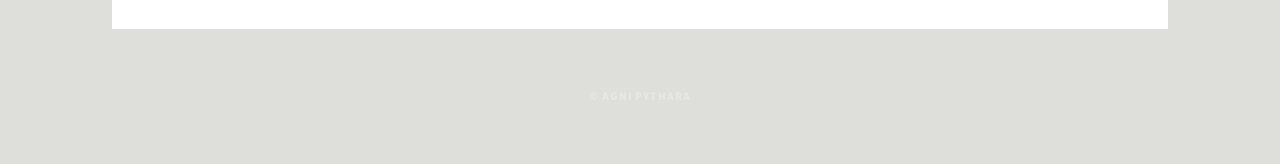
==== commit 5fa58f84: "Update portfolio content and CV" ====
--- a/cv.html
+++ b/cv.html
@@ -77,13 +77,8 @@
 				</ul>
 				<ul class="icons">
 					<li><a href="mailto:agnespythara@gmail.com" class="icon solid fa-envelope"><span class="label">Email</span></a></li>
+					<li><a href="https://github.com/agnipy" class="icon brands fa-github github-icon" target="_blank" rel="noopener noreferrer"><span class="label">GitHub</span></a></li>
 				</ul>
-				 <li><a href="https://github.com/agnipy"class="icon brands fa-github github-icon"target="_blank"rel="noopener noreferrer"><span class="label">GitHub</span>
-    </a>
-</li>
-        </a>
-    </li>
-	<li>
 			</nav>
 
 			<main id="main" class="cv-page">
@@ -93,7 +88,7 @@
 						<h1 id="cv-title">Agni<br />Pythara</h1>
 					</div>
 					<ul class="cv-contact">
-						<li>Ioannina, Greece</li>
+						<!-- <li>Ioannina, Greece</li> -->
 						<li><a href="mailto:agnespythara@gmail.com">agnespythara@gmail.com</a></li>
 						<li class="cv-download"><a href="Agni_Pythara_cv.pdf" class="button icon solid fa-download" download="Agni_Pythara_CV.pdf">Download CV</a></li>
 					</ul>
@@ -197,7 +192,7 @@
 
 			</main>
 
-			<div id="copyright"><ul><li>&copy; Agni Pythara</li><li>Design foundation: <a href="https://html5up.net">HTML5 UP</a></li></ul></div>
+			<div id="copyright"><ul><li>&copy; Agni Pythara</li></ul></div>
 		</div>
 		<script src="assets/js/jquery.min.js"></script>
 		<script src="assets/js/jquery.scrollex.min.js"></script>
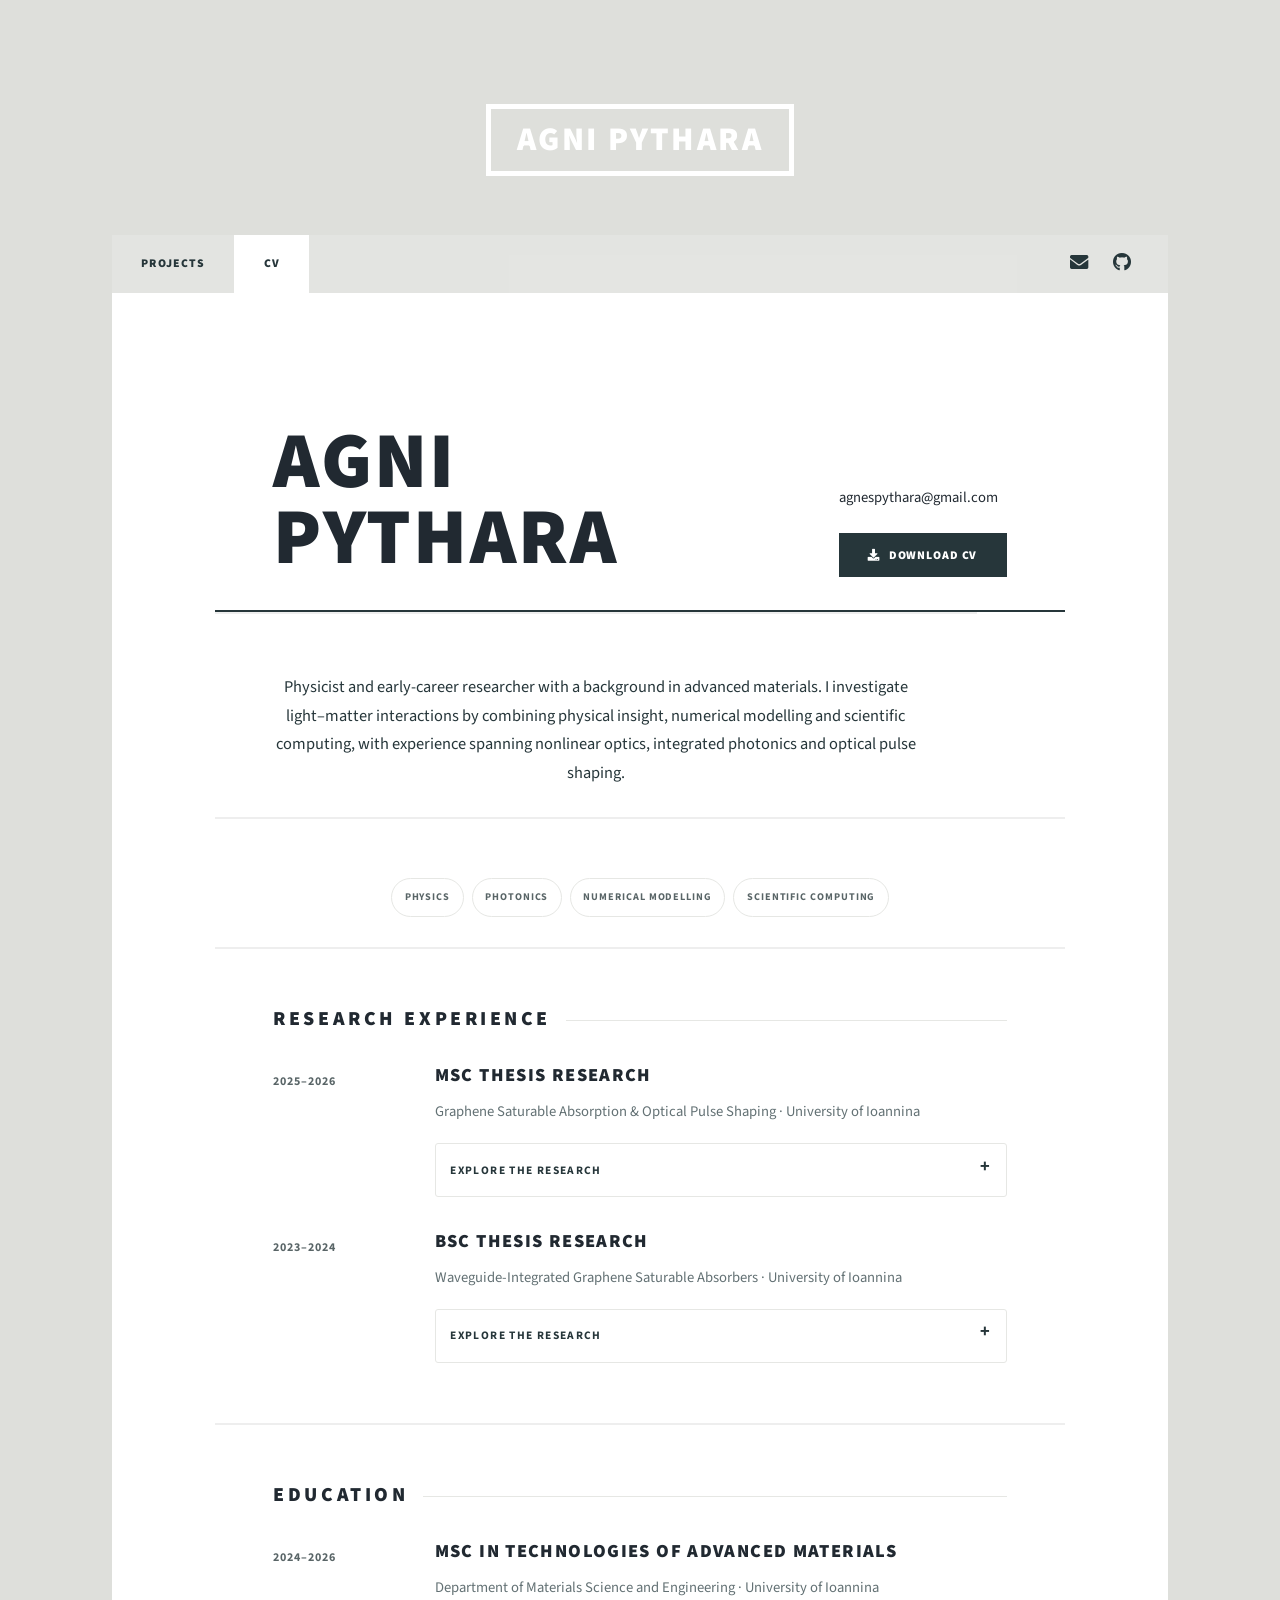
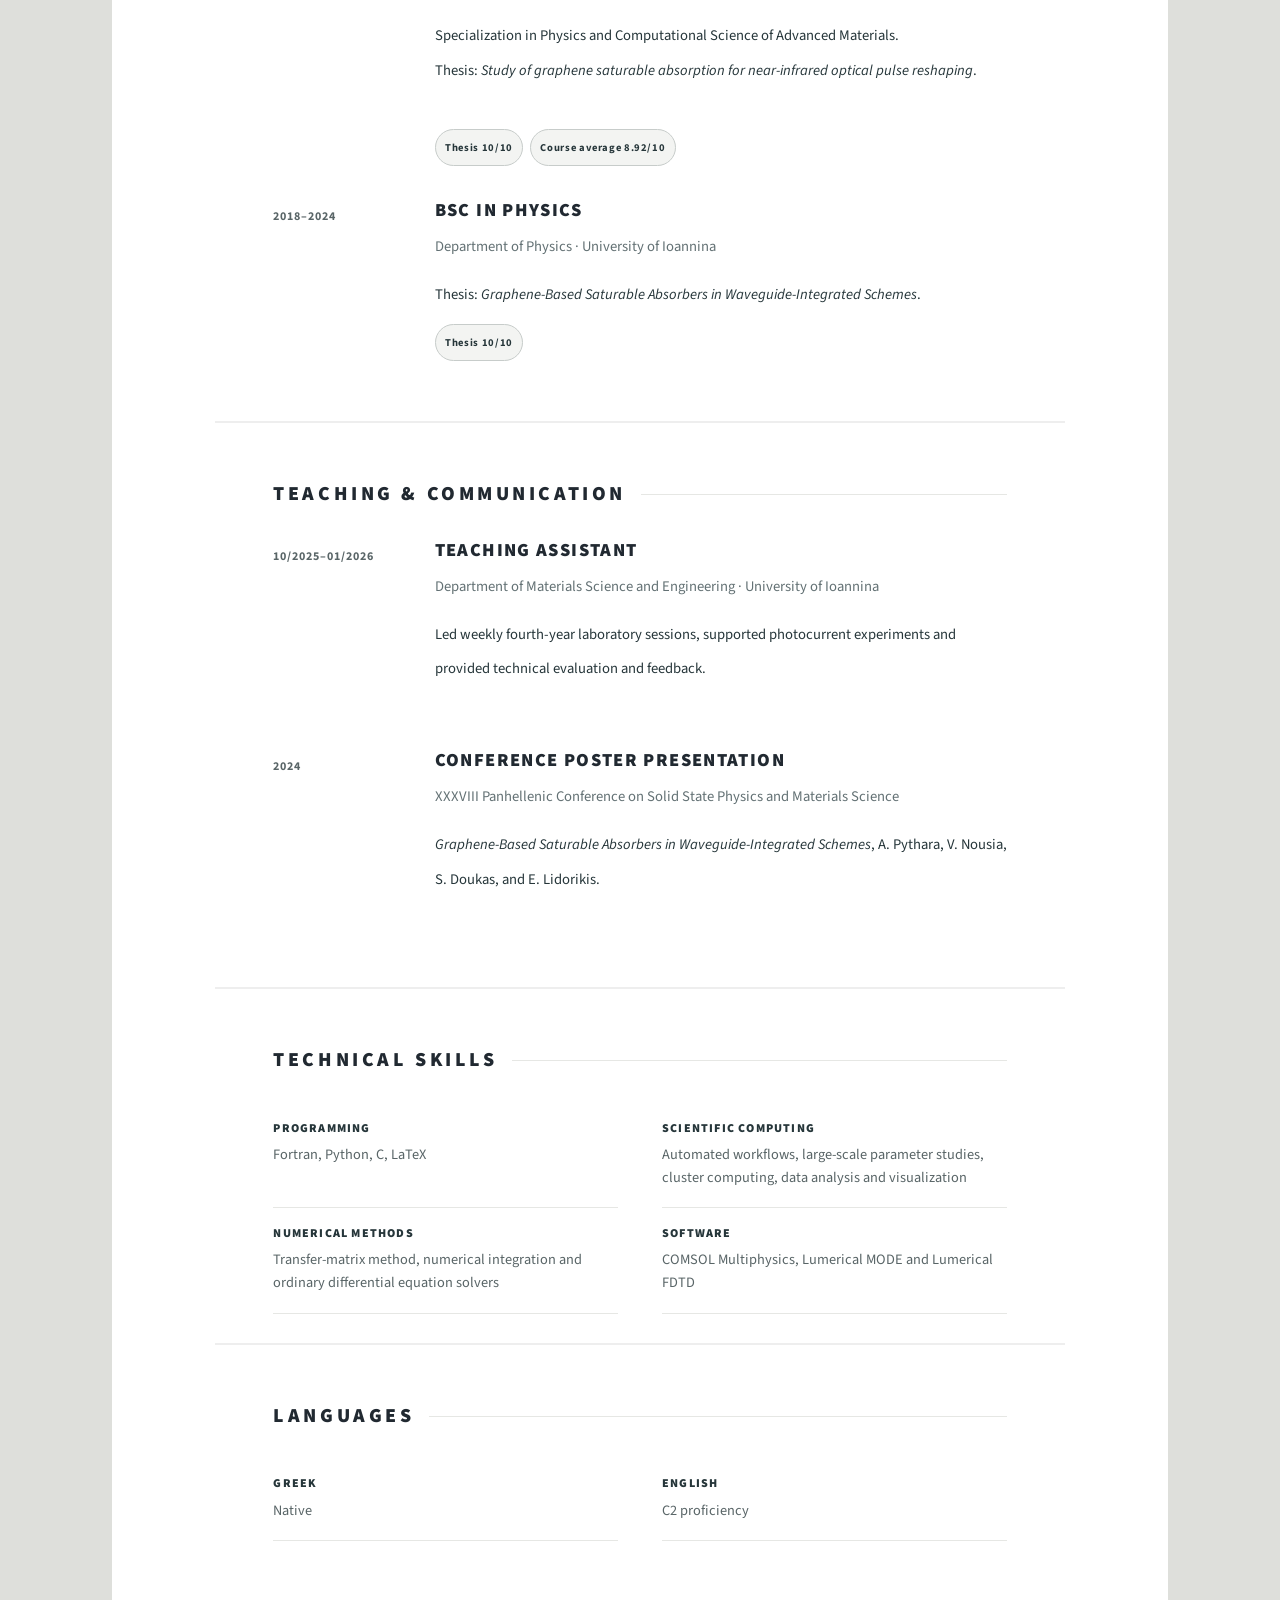
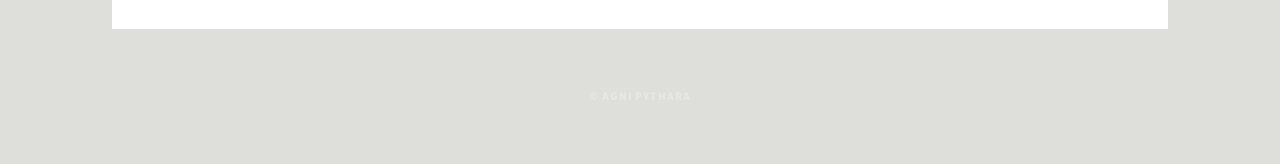
==== commit a783fb60: "Remove expected graduation date from CV" ====
--- a/cv.html
+++ b/cv.html
@@ -146,7 +146,7 @@
 							<p class="place">Department of Materials Science and Engineering · University of Ioannina</p>
 							<p class="cv-education-note">Specialization in Physics and Computational Science of Advanced Materials.</p>
 							<p class="cv-thesis-note">Thesis: <em>Study of graphene saturable absorption for near-infrared optical pulse reshaping</em>.</p>
-							<span class="cv-highlight">Thesis 10/10</span><span class="cv-highlight">Course average 8.92/10</span><span class="cv-highlight">Expected Sep 2026</span>
+							<span class="cv-highlight">Thesis 10/10</span><span class="cv-highlight">Course average 8.92/10</span>
 						</div>
 					</article>
 					<article class="cv-entry">
